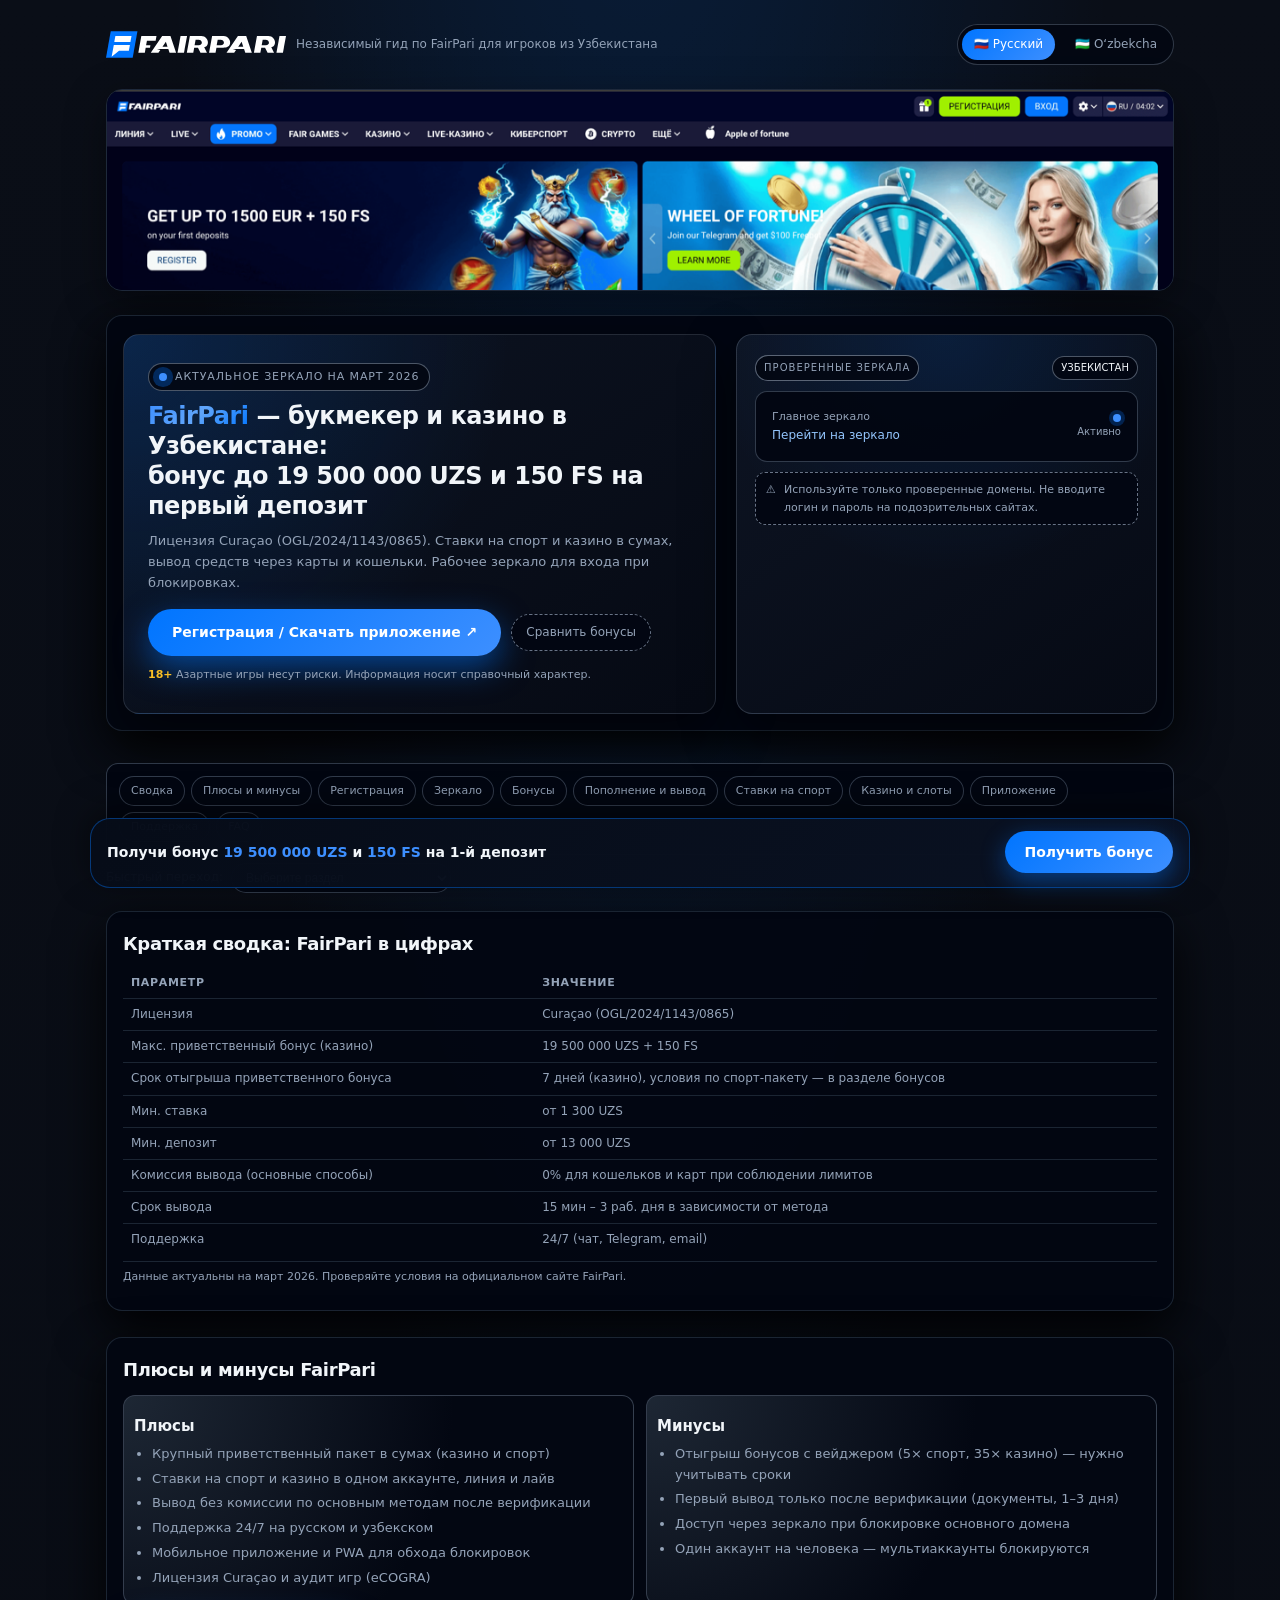
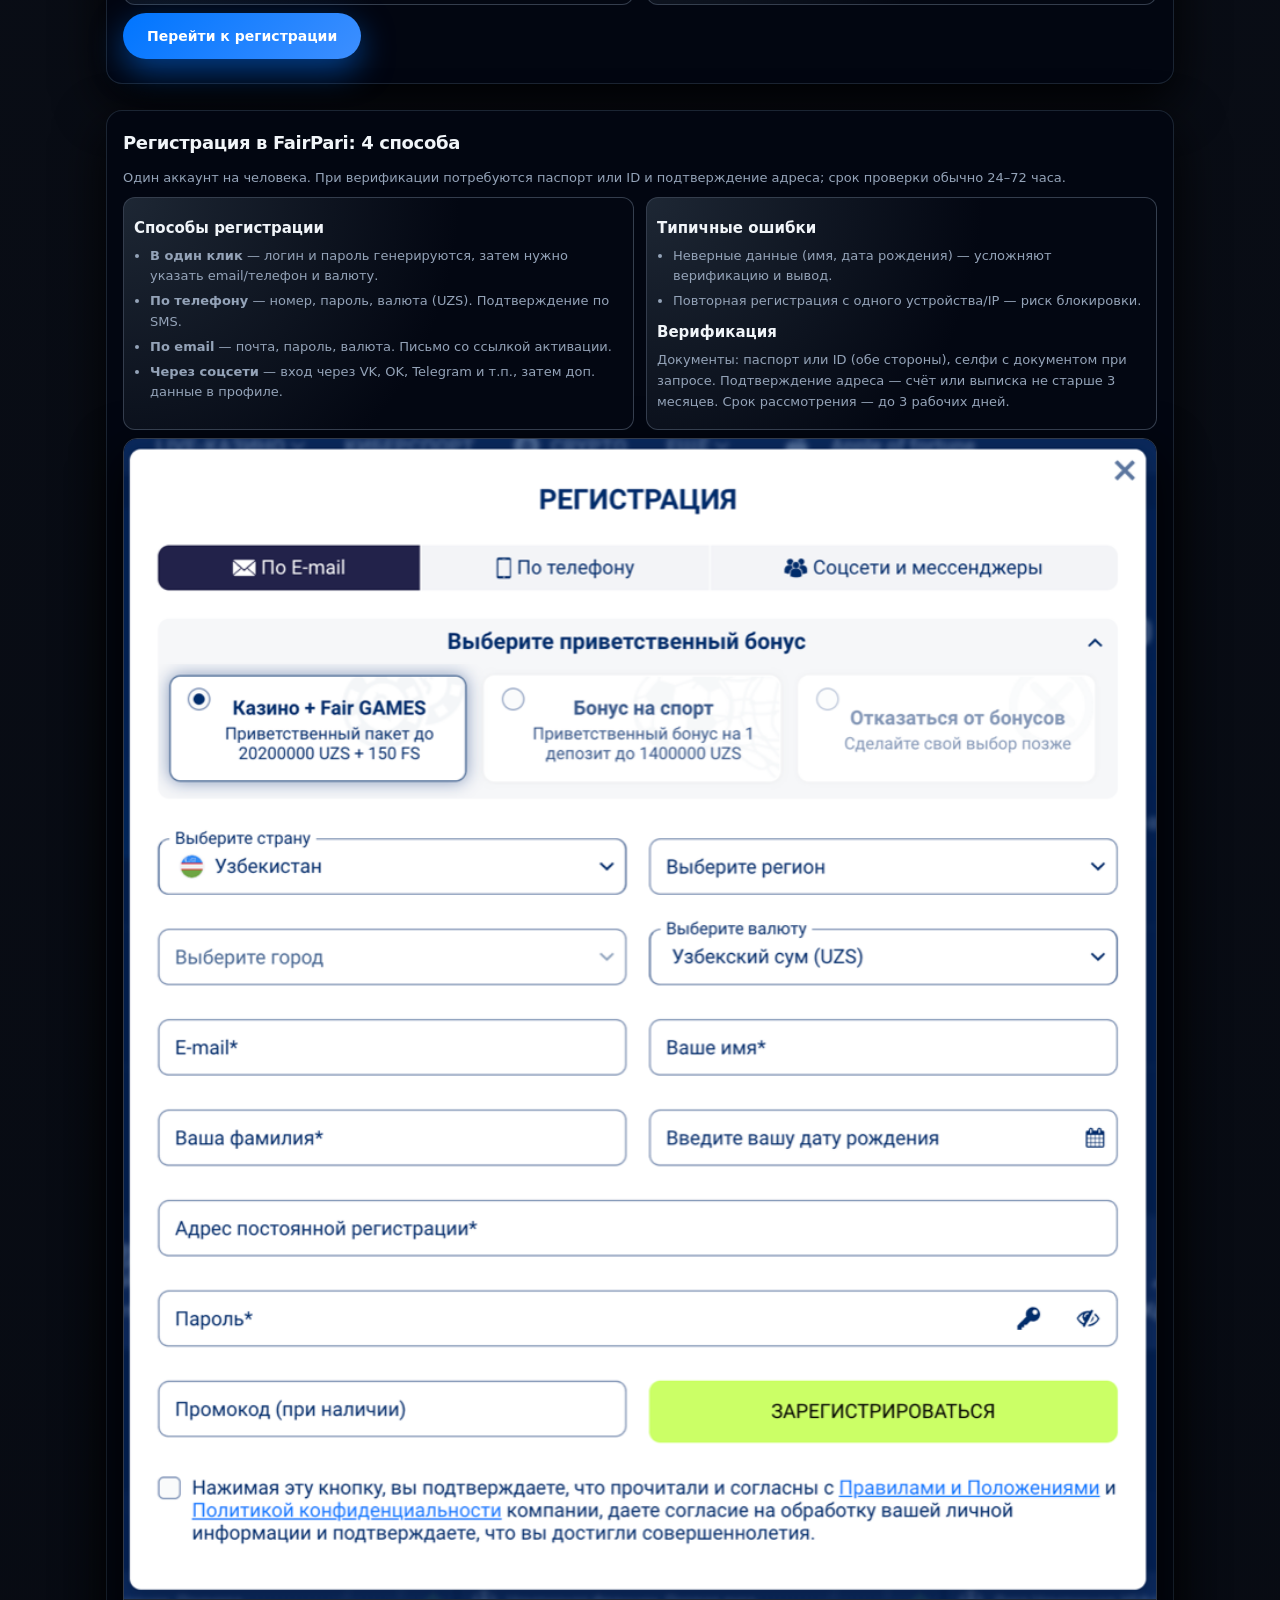
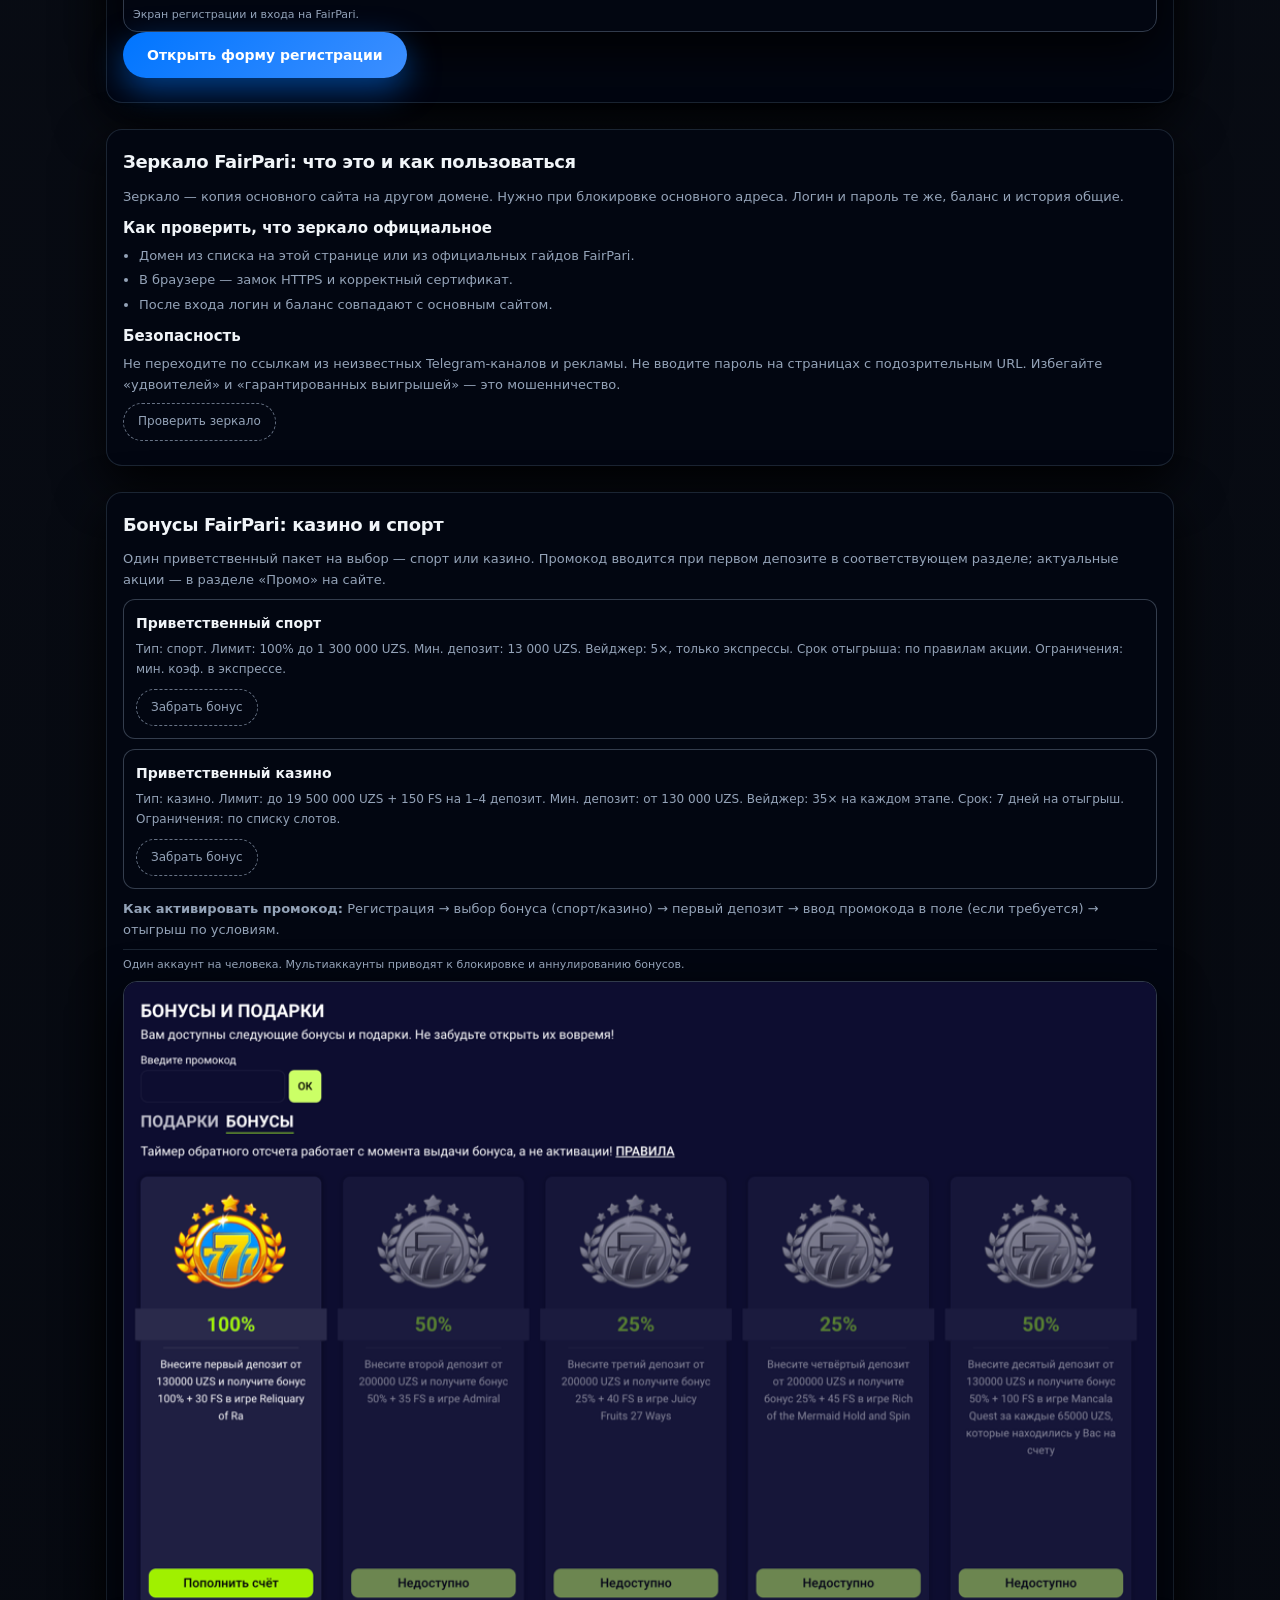
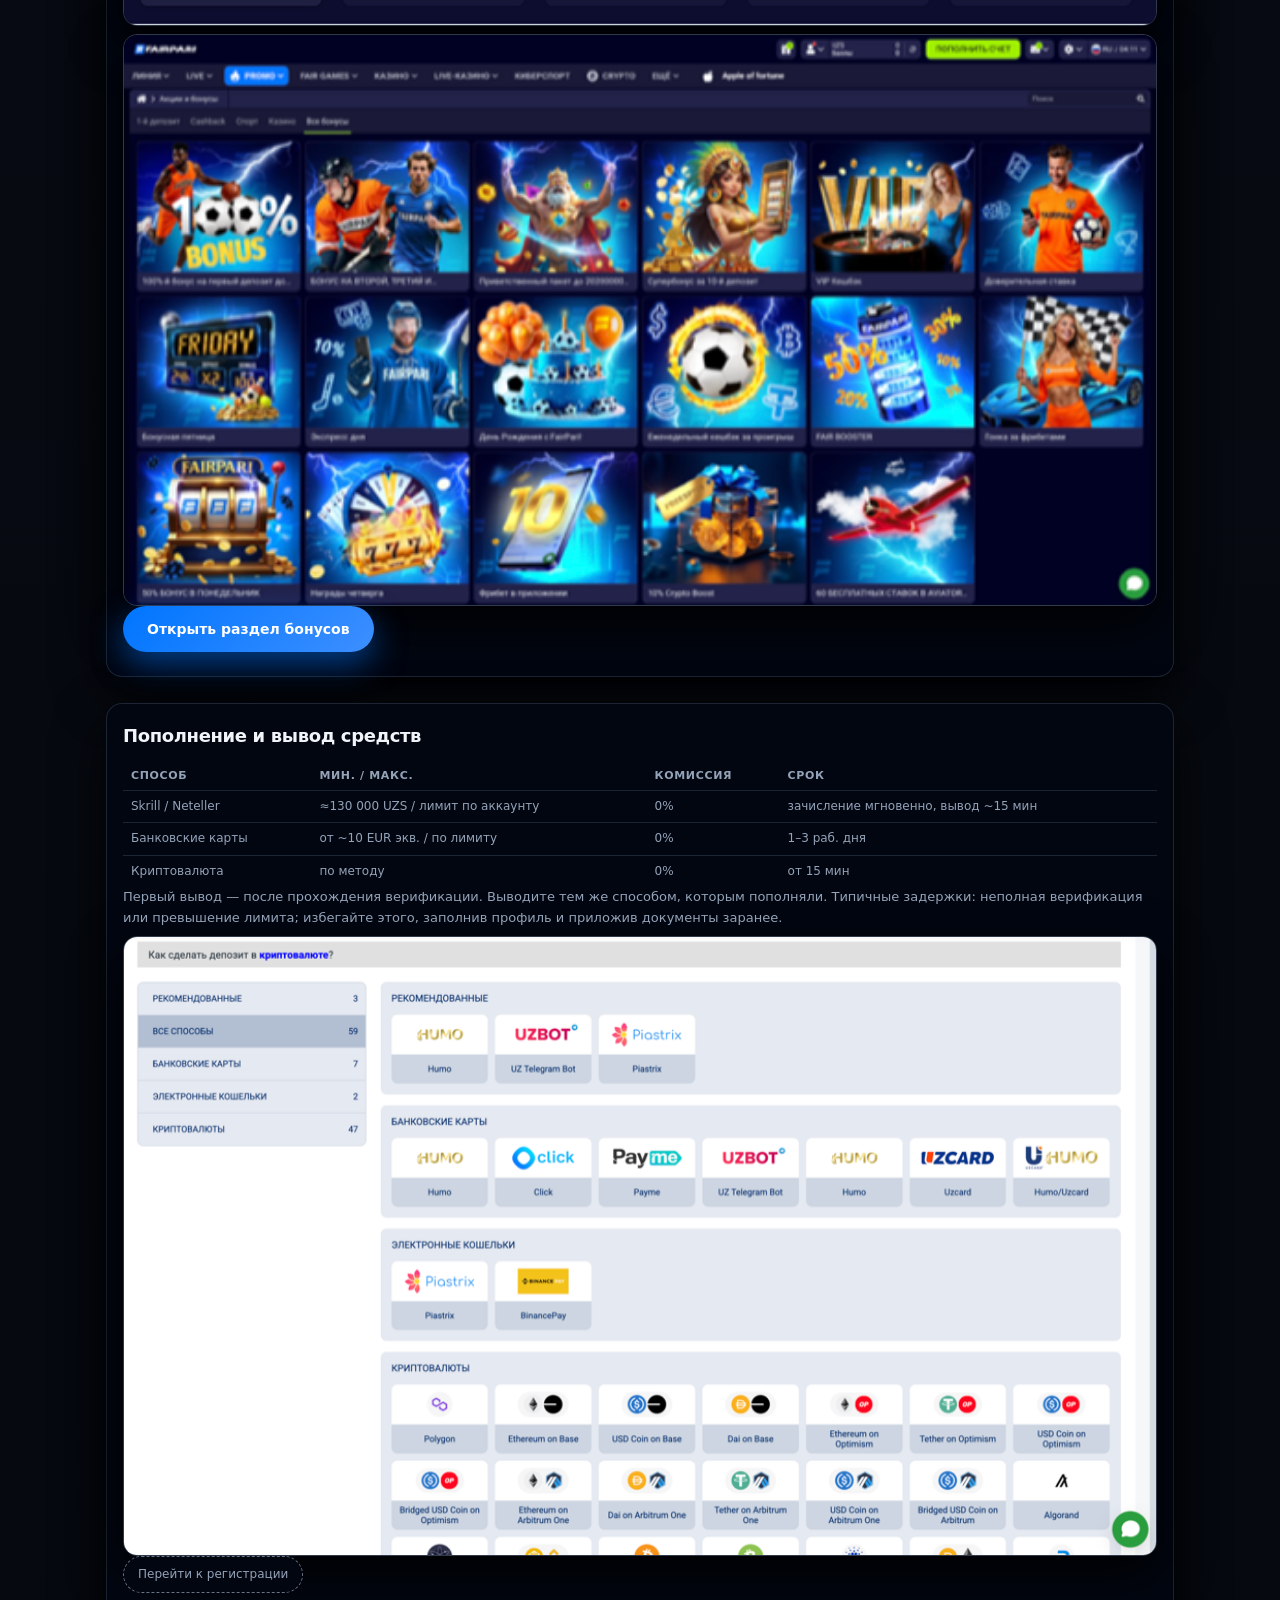
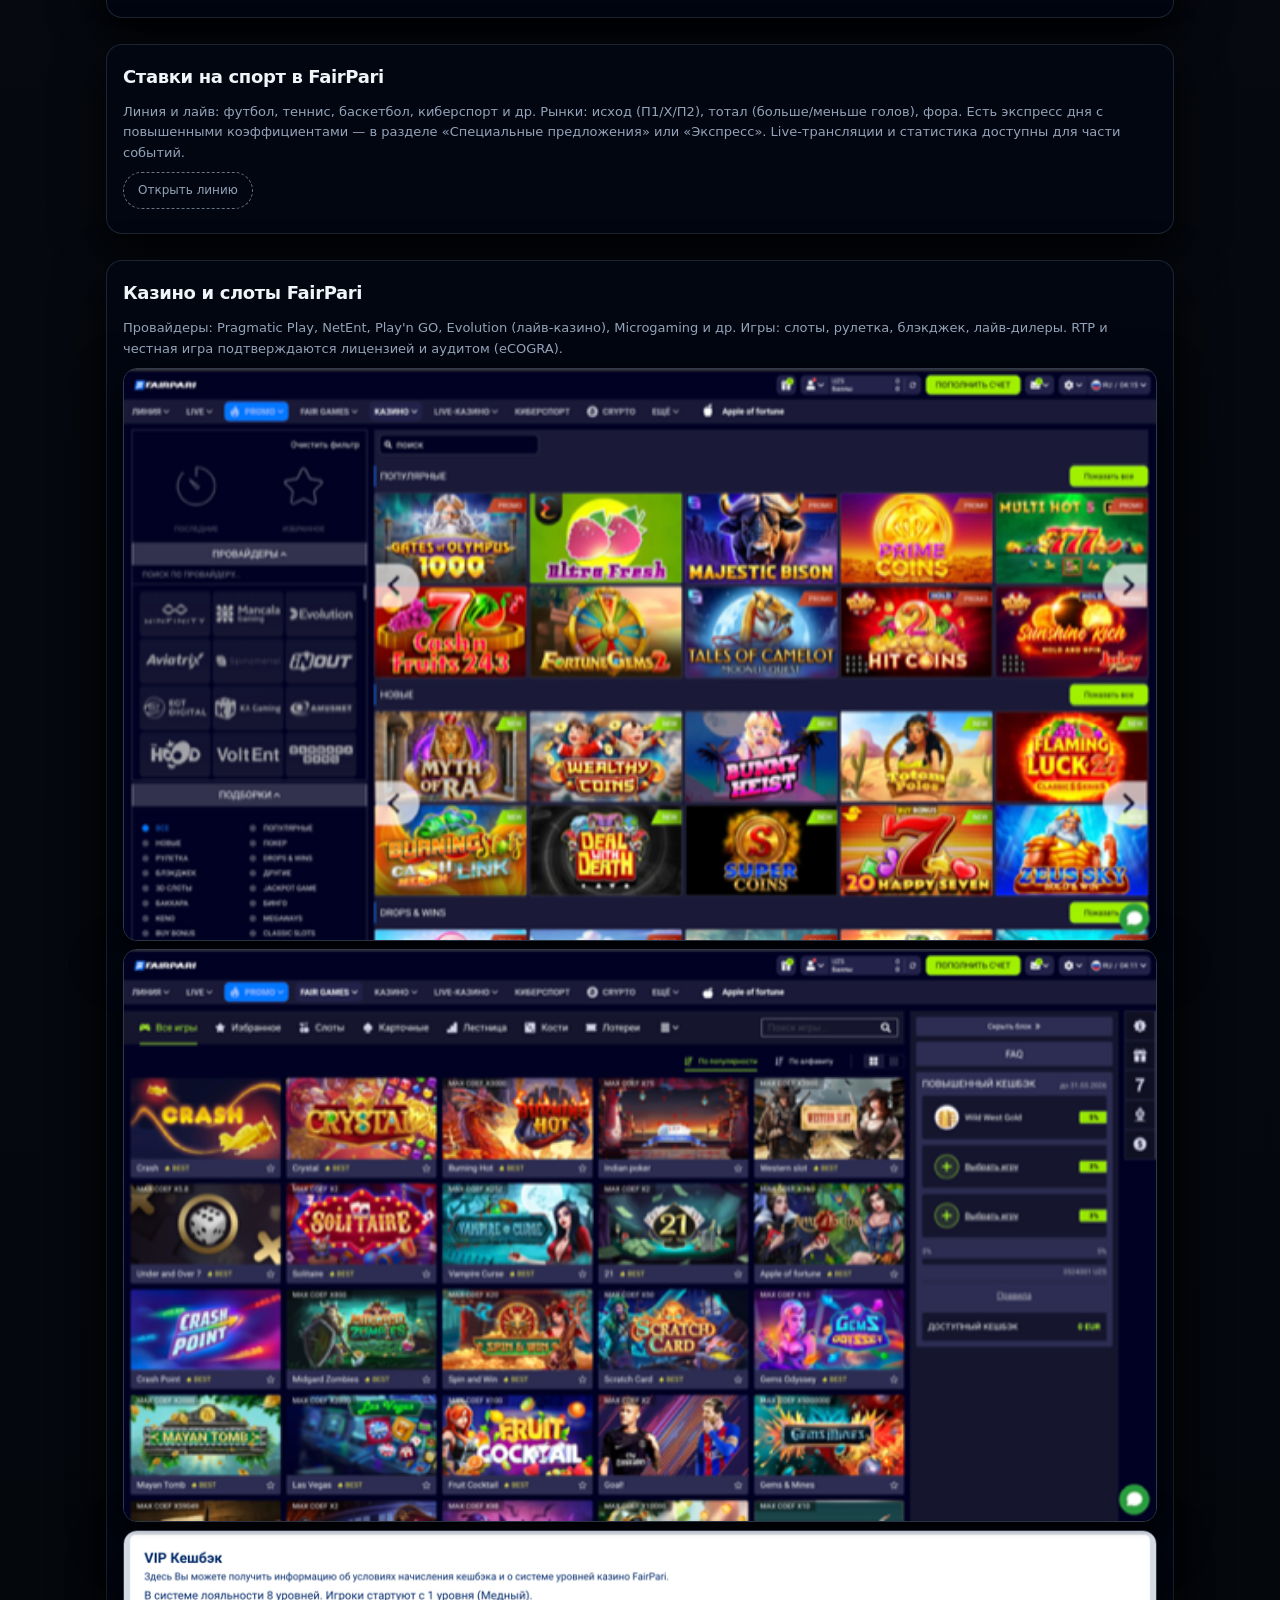
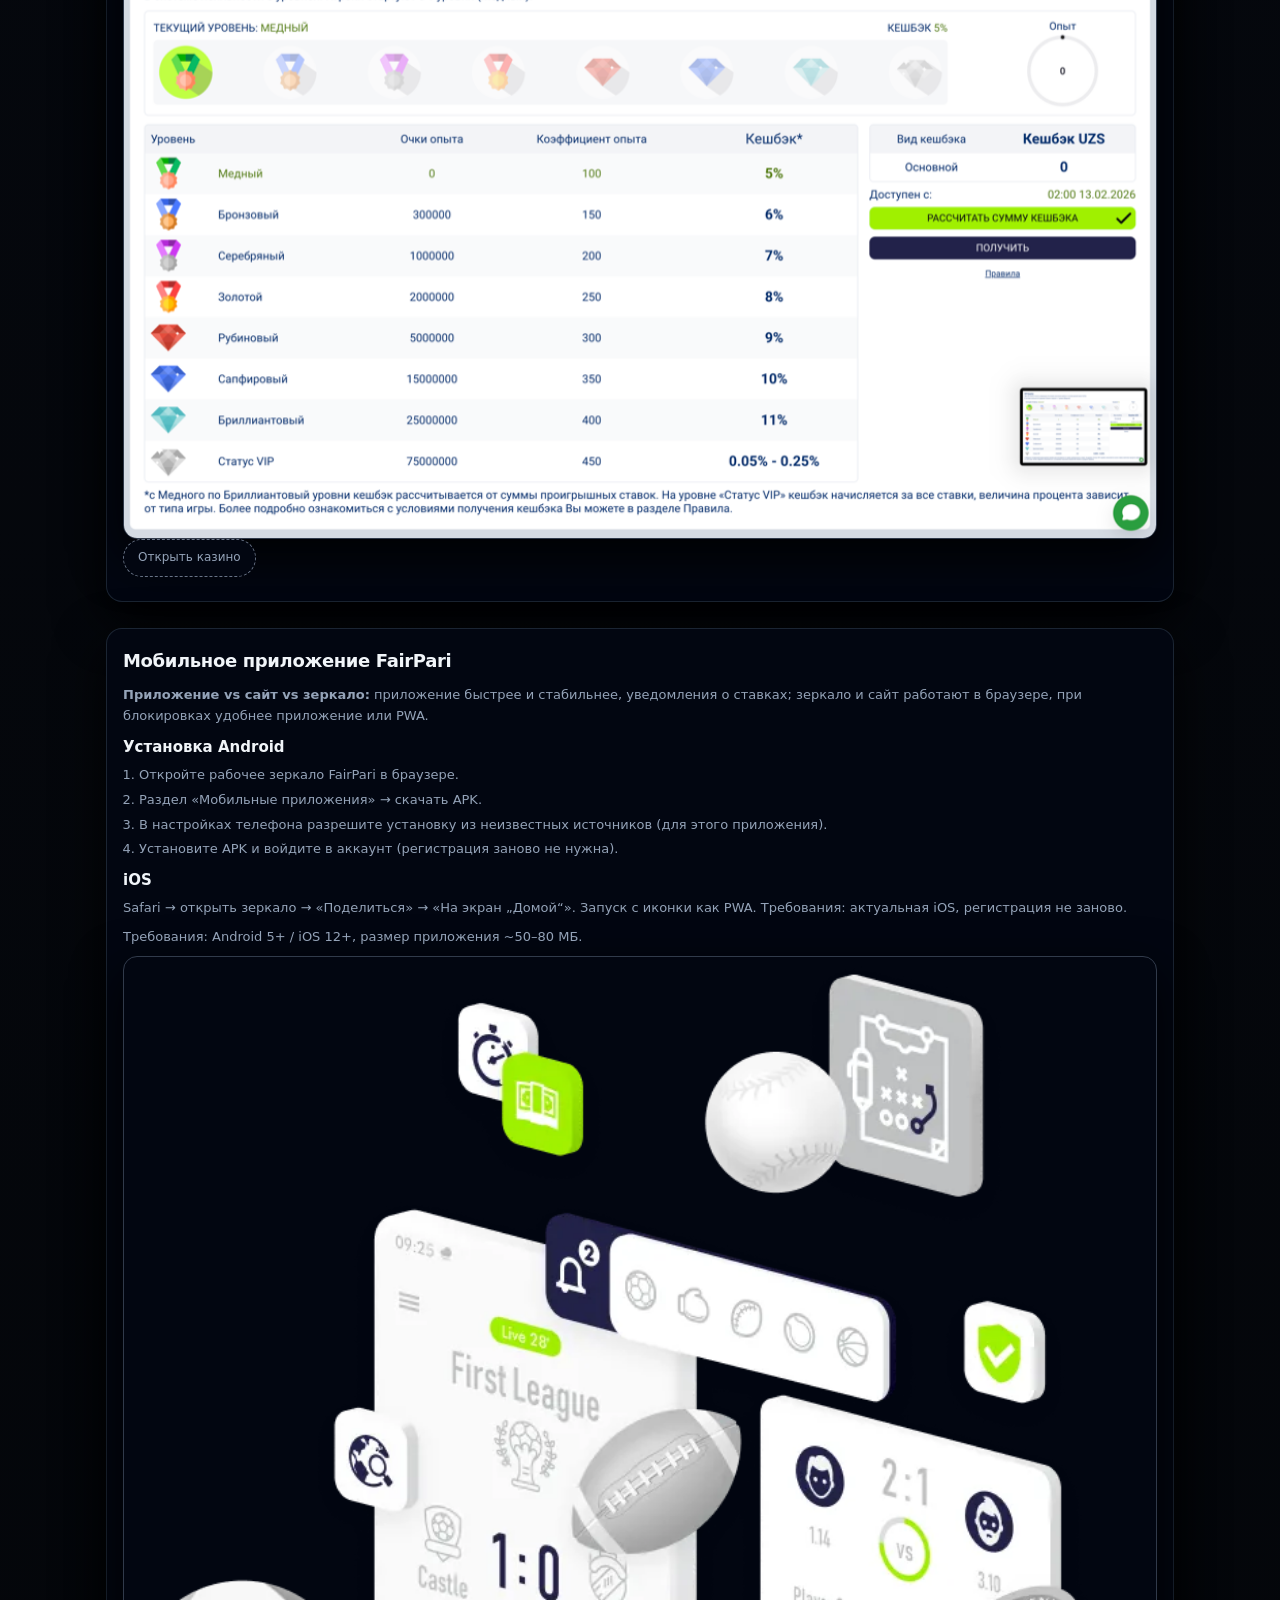
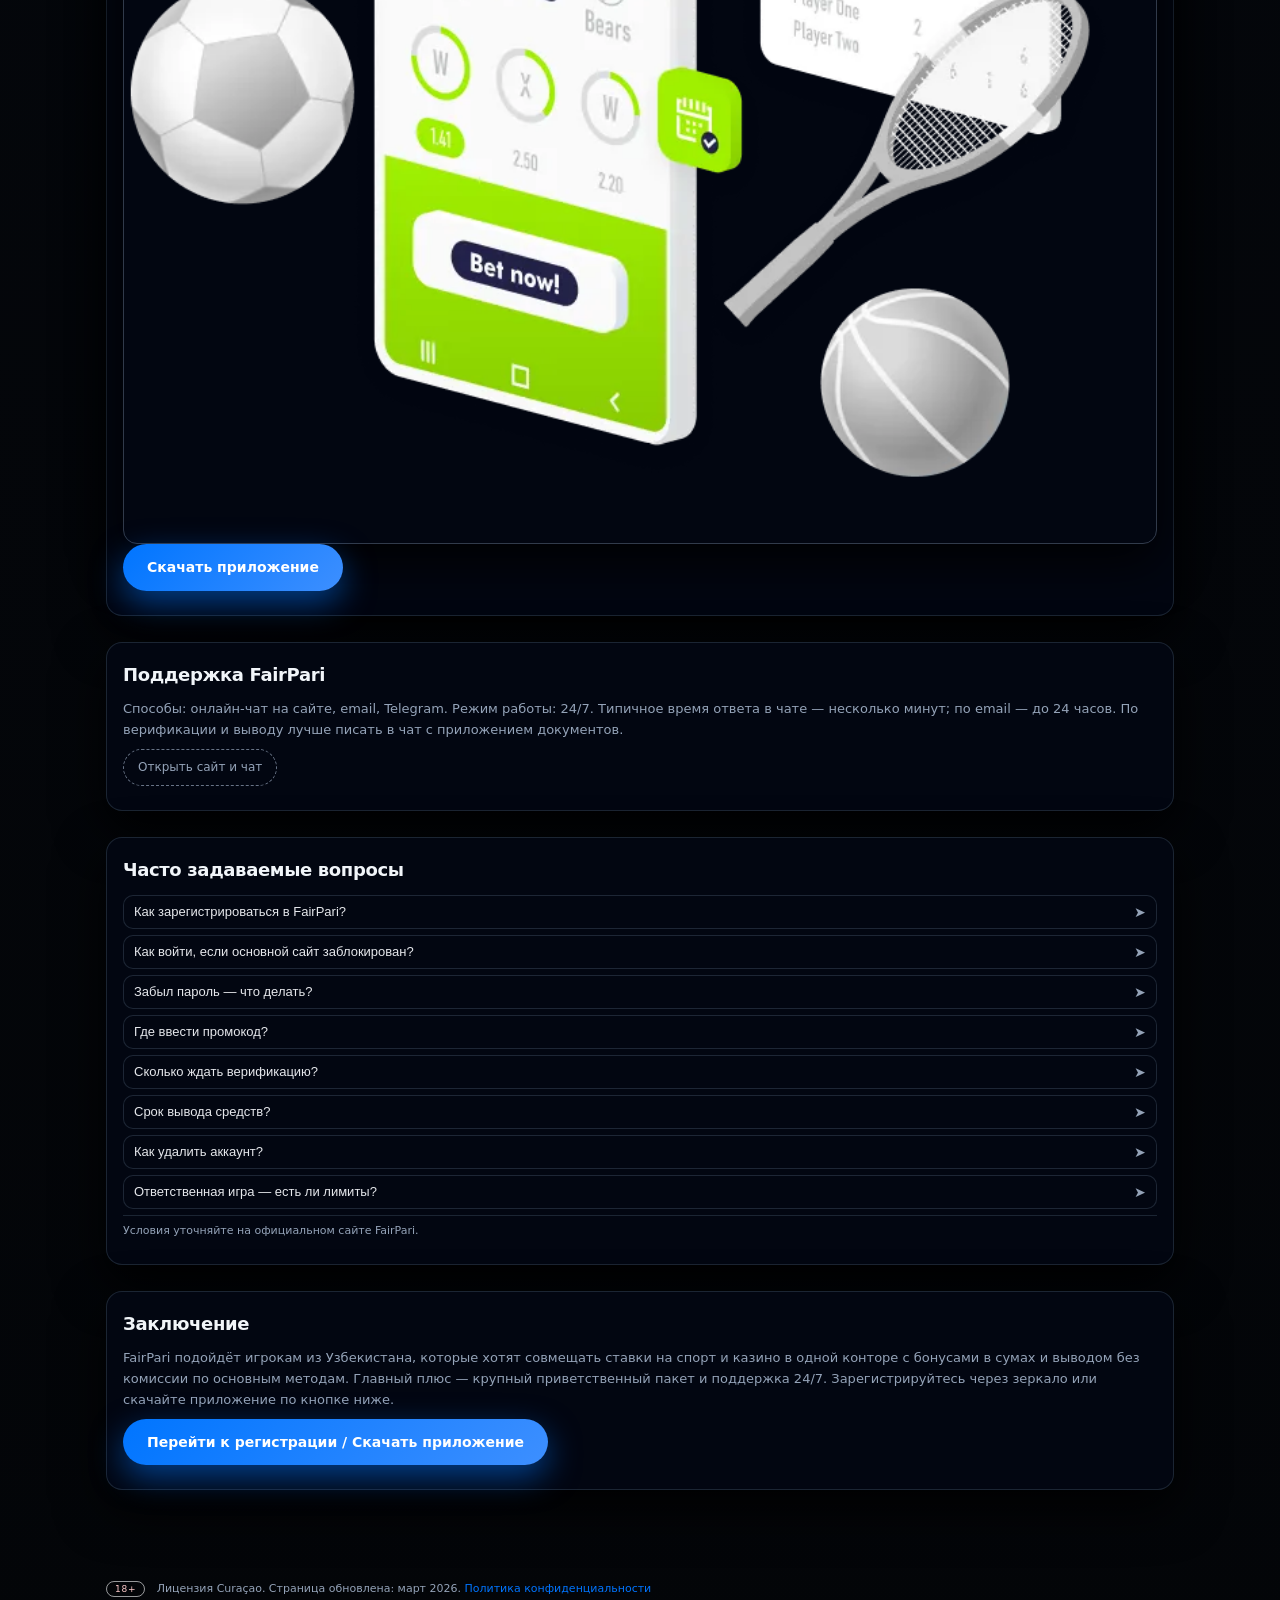
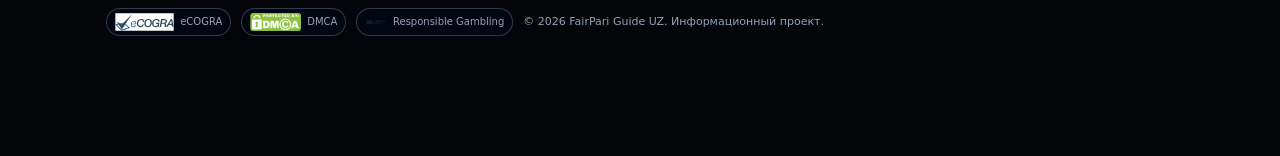
==== ru-uz/index.html @ 58da81d9 "Initial commit: FairPari Uzbekistan site (RU/UZ) Made-with: Cursor" ====
<!DOCTYPE html>
<html lang="ru">
<head>
  <meta charset="UTF-8">
  <meta name="viewport" content="width=device-width, initial-scale=1">
  <title>FairPari Узбекистан — букмекер и казино: вход, зеркало, бонусы 2026</title>
  <meta name="description" content="FairPari в Узбекистане: рабочее зеркало, регистрация, бонус до 19 500 000 UZS и 150 FS, ставки на спорт, вывод средств. Лицензия Curaçao. Русский и узбекский.">
  <meta name="robots" content="index,follow">
  <link rel="canonical" href="" id="canonical-url">
  <link rel="alternate" hreflang="ru" href="" id="hreflang-ru">
  <link rel="alternate" hreflang="uz" href="" id="hreflang-uz">
  <link rel="alternate" hreflang="x-default" href="" id="hreflang-default">
  <meta property="og:type" content="website">
  <meta property="og:title" content="FairPari Узбекистан — букмекер и казино, зеркало и бонусы">
  <meta property="og:description" content="Надёжный гид по FairPari для Узбекистана: вход через зеркало, бонусы в UZS, мобильное приложение и безопасные платежи.">
  <meta property="og:locale" content="ru_RU">
  <meta property="og:locale:alternate" content="uz_UZ">
  <meta property="og:image" content="" id="og-image">
  <meta property="og:url" content="" id="og-url">
  <meta name="twitter:card" content="summary_large_image">
  <meta name="twitter:title" content="FairPari Узбекистан — вход, зеркало, бонусы 2026">
  <script>window.REF_LINK = 'https://ref.link';</script>
  <style>
    :root {
      --bg: #0a0e17;
      --bg-alt: #0d1220;
      --accent: #0075FF;
      --accent-strong: #3d8fff;
      --accent-soft: rgba(0, 117, 255, 0.15);
      --text: #f1f5f9;
      --muted: #94a3b8;
      --border: #1e293b;
      --danger: #f97373;
      --radius-lg: 16px;
      --radius-md: 12px;
      --shadow-soft: 0 20px 50px rgba(0, 0, 0, 0.5);
      --max-width: 1100px;
    }
    * { box-sizing: border-box; margin: 0; padding: 0; }
    body {
      font-family: system-ui, -apple-system, BlinkMacSystemFont, "Segoe UI", sans-serif;
      background: radial-gradient(ellipse 80% 50% at 50% -10%, rgba(0, 117, 255, 0.2) 0, transparent 50%), linear-gradient(180deg, #0a0e17 0, #060910 50%, #030508 100%);
      color: var(--text);
      line-height: 1.6;
      -webkit-font-smoothing: antialiased;
    }
    a { color: inherit; text-decoration: none; }
    main { max-width: var(--max-width); margin: 0 auto; padding: 24px 16px 64px; }
    header { display: flex; justify-content: space-between; align-items: center; margin-bottom: 24px; gap: 16px; }
    .header-banner-desk {
      display: none;
      width: 100%;
      margin-bottom: 24px;
      border-radius: 16px;
      overflow: hidden;
      border: 1px solid var(--border);
      box-shadow: 0 12px 40px rgba(0, 0, 0, 0.4);
    }
    .header-banner-desk img { display: block; width: 100%; height: 200px; object-fit: cover; object-position: center top; }
    .header-banner-mob {
      display: none;
      width: 100%;
      margin-bottom: 20px;
      border-radius: 14px;
      overflow: hidden;
      border: 1px solid var(--border);
      text-align: center;
    }
    .header-banner-mob img {
      display: inline-block;
      width: 100%;
      max-width: 380px;
      height: 200px;
      object-fit: cover;
      object-position: center 18%;
    }
    .logo { display: flex; align-items: center; gap: 10px; }
    .logo-link { display: flex; align-items: center; }
    .logo-img { height: 38px; width: auto; max-width: 180px; object-fit: contain; display: block; }
    .logo-text { display: flex; flex-direction: column; gap: 4px; }
    .logo-subtitle { font-size: 12px; color: var(--muted); }
    .lang-switch { display: flex; gap: 8px; background: rgba(3, 7, 18, 0.9); padding: 4px; border-radius: 999px; border: 1px solid rgba(148, 163, 184, 0.32); }
    .lang-btn {
      border: none;
      background: transparent;
      color: var(--muted);
      font-size: 12px;
      padding: 6px 12px;
      border-radius: 999px;
      cursor: pointer;
      display: inline-flex;
      align-items: center;
      gap: 6px;
      font-weight: 500;
      text-decoration: none;
      transition: all 0.18s ease-out;
    }
    .lang-btn.active, .lang-btn:hover { background: linear-gradient(135deg, var(--accent), var(--accent-strong)); color: #fff; }
    .hero { display: grid; grid-template-columns: minmax(0, 3.1fr) minmax(0, 2.2fr); gap: 20px; margin-bottom: 32px; align-items: stretch; }
    .hero-text {
      background: radial-gradient(circle at top left, rgba(0, 117, 255, 0.18) 0, transparent 55%), linear-gradient(145deg, rgba(13, 20, 35, 0.98) 0, rgba(6, 10, 20, 0.98) 100%);
      border-radius: var(--radius-lg);
      padding: 28px 24px 22px;
      border: 1px solid rgba(148, 163, 184, 0.2);
      box-shadow: var(--shadow-soft);
    }
    .hero-pill { display: inline-flex; align-items: center; gap: 8px; padding: 4px 10px; border-radius: 999px; background: rgba(3, 7, 18, 0.9); border: 1px solid rgba(148, 163, 184, 0.5); color: var(--muted); font-size: 11px; text-transform: uppercase; letter-spacing: 0.08em; margin-bottom: 10px; }
    .hero-pill-dot { width: 8px; height: 8px; border-radius: 999px; background: var(--accent-strong); box-shadow: 0 0 0 6px rgba(0, 117, 255, 0.3); }
    .hero-title { font-size: 24px; line-height: 1.25; margin-bottom: 10px; letter-spacing: -0.02em; }
    .hero-title span.accent { background: linear-gradient(135deg, var(--accent-strong) 0, #60a5fa 50%, var(--accent) 100%); -webkit-background-clip: text; color: transparent; font-weight: 800; }
    .hero-subtitle { font-size: 13px; color: var(--muted); margin-bottom: 16px; }
    .hero-actions { display: flex; flex-wrap: wrap; gap: 10px; align-items: center; }
    .btn-primary {
      border: none;
      border-radius: 999px;
      padding: 12px 24px;
      font-size: 14px;
      font-weight: 600;
      background: linear-gradient(135deg, var(--accent), var(--accent-strong));
      color: #fff;
      cursor: pointer;
      display: inline-flex;
      align-items: center;
      gap: 8px;
      box-shadow: 0 12px 32px rgba(0, 117, 255, 0.5);
      transition: all 0.2s ease-out;
      text-decoration: none;
    }
    .btn-primary:hover { transform: translateY(-2px); box-shadow: 0 16px 40px rgba(0, 117, 255, 0.6); }
    .btn-secondary { border-radius: 999px; padding: 8px 14px; font-size: 12px; border: 1px dashed rgba(148, 163, 184, 0.7); background: rgba(3, 7, 18, 0.95); color: var(--muted); display: inline-flex; align-items: center; gap: 6px; cursor: pointer; text-decoration: none; transition: all 0.15s; }
    .btn-secondary:hover { border-style: solid; border-color: rgba(248, 250, 252, 0.8); color: #e5e7eb; }
    .hero-note { margin-top: 10px; font-size: 11px; color: var(--muted); }
    .hero-note span { color: #fbbf24; font-weight: 600; }
    .hero-card {
      background: radial-gradient(circle at top, rgba(0, 117, 255, 0.12) 0, transparent 55%), linear-gradient(145deg, rgba(13, 20, 35, 1) 0, rgba(6, 10, 20, 1) 100%);
      border-radius: var(--radius-lg);
      padding: 20px 18px 18px;
      border: 1px solid rgba(148, 163, 184, 0.25);
      box-shadow: var(--shadow-soft);
      display: flex;
      flex-direction: column;
      gap: 10px;
    }
    .hero-card-header { display: flex; justify-content: space-between; align-items: center; gap: 12px; }
    .badge { font-size: 10px; text-transform: uppercase; letter-spacing: 0.1em; padding: 4px 8px; border-radius: 999px; border: 1px solid rgba(148, 163, 184, 0.6); color: var(--muted); background: rgba(3, 7, 18, 0.9); }
    .geo-pill { padding: 3px 8px; border-radius: 999px; background: rgba(3, 7, 18, 0.95); border: 1px solid rgba(148, 163, 184, 0.5); font-size: 10px; text-transform: uppercase; }
    .mirror-list { background: rgba(3, 7, 18, 0.96); border-radius: var(--radius-md); border: 1px solid rgba(55, 65, 81, 0.9); padding: 10px; font-size: 11px; }
    .mirror-row { display: flex; justify-content: space-between; align-items: center; gap: 8px; padding: 6px; border-radius: 10px; transition: background 0.15s; }
    .mirror-row:hover { background: rgba(0, 117, 255, 0.1); }
    .mirror-main { display: flex; flex-direction: column; }
    .mirror-label { font-size: 11px; color: var(--muted); }
    .mirror-link { font-size: 12px; color: #93c5fd; }
    .mirror-status { font-size: 11px; color: #4ade80; display: flex; flex-direction: column; align-items: flex-end; gap: 2px; }
    .mirror-dot { width: 8px; height: 8px; border-radius: 999px; background: var(--accent-strong); box-shadow: 0 0 0 4px rgba(0, 117, 255, 0.25); }
    .pill-small { font-size: 10px; color: var(--muted); }
    .risk-note { font-size: 11px; color: var(--muted); padding: 8px 10px; border-radius: 10px; background: rgba(3, 7, 18, 0.96); border: 1px dashed rgba(148, 163, 184, 0.7); display: flex; gap: 8px; align-items: flex-start; }
    nav.toc { margin-bottom: 8px; padding: 12px; border-radius: var(--radius-md); background: rgba(3, 7, 18, 0.94); border: 1px solid rgba(55, 65, 81, 0.9); display: flex; flex-wrap: wrap; gap: 6px; font-size: 11px; }
    nav.toc a { padding: 5px 11px; border-radius: 999px; background: rgba(3, 7, 18, 0.98); border: 1px solid rgba(55, 65, 81, 0.9); color: var(--muted); transition: all 0.15s; white-space: nowrap; }
    nav.toc a:hover { color: var(--text); border-color: rgba(0, 117, 255, 0.5); background: rgba(0, 117, 255, 0.08); }
    .anchor-select { margin-bottom: 18px; display: flex; align-items: center; gap: 8px; font-size: 12px; color: var(--muted); }
    .anchor-select select { background: rgba(3, 7, 18, 0.95); border-radius: 999px; border: 1px solid rgba(55, 65, 81, 0.9); color: var(--muted); padding: 6px 10px; font-size: 12px; outline: none; min-width: 220px; }
    section { margin-bottom: 26px; padding: 18px 16px 16px; border-radius: var(--radius-lg); background: rgba(3, 7, 18, 0.97); border: 1px solid rgba(31, 41, 55, 0.9); box-shadow: 0 18px 50px rgba(0, 0, 0, 0.9); }
    h2 { font-size: 18px; margin-bottom: 10px; letter-spacing: -0.02em; }
    h3 { font-size: 15px; margin: 8px 0 6px; }
    p { font-size: 13px; color: var(--muted); margin-bottom: 8px; }
    ul, ol { margin-left: 16px; margin-bottom: 6px; }
    li { font-size: 13px; color: var(--muted); margin-bottom: 4px; }
    .highlight { color: #e2e8f0; font-weight: 500; }
    .grid-2 { display: grid; grid-template-columns: repeat(2, minmax(0, 1fr)); gap: 12px; }
    .card { padding: 10px 10px 9px; border-radius: var(--radius-md); border: 1px solid rgba(55, 65, 81, 0.95); background: radial-gradient(circle at top left, rgba(31, 41, 55, 0.95) 0, rgba(3, 7, 18, 1) 60%); }
    .table { width: 100%; border-collapse: collapse; font-size: 12px; margin-top: 4px; }
    .table th, .table td { padding: 6px 8px; border-bottom: 1px solid rgba(31, 41, 55, 0.9); text-align: left; color: var(--muted); }
    .table th { font-size: 11px; text-transform: uppercase; letter-spacing: 0.06em; color: #94a3b8; }
    .table tr:last-child td { border-bottom: none; }
    .table-emoji { margin-bottom: 4px; }
    .screenshot { margin-top: 8px; border-radius: 14px; overflow: hidden; border: 1px solid rgba(55, 65, 81, 0.9); box-shadow: 0 18px 50px rgba(0, 0, 0, 0.9); }
    .screenshot img { display: block; width: 100%; height: auto; }
    .screenshot figcaption { font-size: 11px; color: var(--muted); padding: 6px 9px 7px; border-top: 1px solid rgba(31, 41, 55, 0.9); }
    .pros-cons { display: grid; grid-template-columns: repeat(2, minmax(0, 1fr)); gap: 12px; }
    .pros-cons h3 { margin-bottom: 6px; }
    .pros-cons ul { margin-left: 18px; }
    .bonus-card { padding: 12px; border-radius: var(--radius-md); border: 1px solid rgba(55, 65, 81, 0.95); background: rgba(3, 7, 18, 0.98); margin-bottom: 10px; }
    .bonus-card h4 { font-size: 14px; margin-bottom: 6px; }
    .bonus-card p { font-size: 12px; margin-bottom: 4px; }
    .faq-item { border-radius: 10px; border: 1px solid rgba(31, 41, 55, 0.95); background: rgba(3, 7, 18, 0.99); margin-bottom: 6px; overflow: hidden; transition: border-color 0.15s, box-shadow 0.15s; }
    .faq-item.open { border-color: rgba(0, 117, 255, 0.5); box-shadow: 0 12px 30px rgba(0, 117, 255, 0.25); }
    .faq-toggle { width: 100%; border: none; background: transparent; padding: 8px 10px; display: flex; justify-content: space-between; align-items: center; cursor: pointer; color: #e5e7eb; font-size: 13px; text-align: left; }
    .faq-q { padding-right: 8px; font-weight: 500; }
    .faq-icon { font-size: 14px; color: var(--muted); transition: transform 0.15s; }
    .faq-item.open .faq-icon { transform: rotate(90deg); color: var(--accent); }
    .faq-a-wrap { max-height: 0; overflow: hidden; transition: max-height 0.22s ease-out; }
    .faq-item.open .faq-a-wrap { max-height: 400px; }
    .faq-a { padding: 0 10px 8px; font-size: 13px; color: var(--muted); }
    .disclaimer { font-size: 11px; color: var(--muted); margin-top: 6px; border-top: 1px solid rgba(31, 41, 55, 0.9); padding-top: 6px; }
    footer { max-width: var(--max-width); margin: 0 auto; padding: 0 16px 32px; font-size: 11px; color: var(--muted); display: flex; justify-content: space-between; gap: 10px; flex-wrap: wrap; align-items: center; }
    .badge-age { border-radius: 999px; padding: 2px 8px; border: 1px solid rgba(248, 250, 252, 0.6); color: #fecaca; text-transform: uppercase; letter-spacing: 0.08em; font-size: 9px; }
    .footer-logos { display: flex; align-items: center; gap: 10px; flex-wrap: wrap; }
    .footer-logo { display: inline-flex; align-items: center; justify-content: center; padding: 4px 8px; border-radius: 999px; border: 1px solid rgba(55, 65, 81, 0.9); background: rgba(3, 7, 18, 0.98); gap: 6px; color: inherit; text-decoration: none; }
    .footer-logo img { height: 18px; width: auto; display: block; }
    .footer-logo span { font-size: 10px; color: var(--muted); }
    .footer-privacy { color: var(--accent); }
    .footer-privacy:hover { text-decoration: underline; }
    .sticky-banner {
      position: fixed;
      bottom: 12px;
      left: 12px;
      right: 12px;
      z-index: 1000;
      max-width: var(--max-width);
      margin: 0 auto;
      display: flex;
      align-items: center;
      justify-content: space-between;
      gap: 16px;
      padding: 12px 16px 14px;
      background: linear-gradient(135deg, rgba(6, 12, 24, 0.98) 0, rgba(10, 18, 35, 0.98) 100%);
      border: 1px solid rgba(0, 117, 255, 0.4);
      border-radius: 20px;
      box-shadow: 0 -8px 32px rgba(0, 0, 0, 0.5);
    }
    .sticky-banner-title { font-size: 14px; font-weight: 700; color: var(--text); }
    .sticky-banner-title span { color: var(--accent-strong); }
    .sticky-banner .btn-banner {
      flex-shrink: 0;
      border: none;
      border-radius: 999px;
      padding: 10px 20px;
      font-size: 14px;
      font-weight: 600;
      background: linear-gradient(135deg, var(--accent), var(--accent-strong));
      color: #fff;
      cursor: pointer;
      text-decoration: none;
      display: inline-flex;
      align-items: center;
      box-shadow: 0 8px 24px rgba(0, 117, 255, 0.45);
    }
    .sticky-banner .btn-banner:hover { transform: translateY(-1px); }
    body { padding-bottom: 88px; }
    @media (min-width: 881px) { .header-banner-desk { display: block; } }
    @media (max-width: 880px) { .hero { grid-template-columns: minmax(0, 1fr); } .header-banner-desk { display: none; } }
    @media (max-width: 640px) {
      main { padding: 20px 12px 40px; }
      header { flex-direction: column; align-items: flex-start; }
      .header-banner-mob { display: block; }
      .grid-2, .pros-cons { grid-template-columns: minmax(0, 1fr); }
      section { padding: 14px 12px 12px; }
      .sticky-banner { flex-direction: column; text-align: center; padding: 14px 16px; border-radius: 18px; }
      body { padding-bottom: 100px; }
    }
  </style>
</head>
<body>
  <main>
    <header>
      <div class="logo">
        <a href="#" class="logo-link ref-link" aria-label="FairPari">
          <img src="../logo.svg" alt="FairPari — букмекер и казино для Узбекистана" class="logo-img" width="140" height="42" loading="eager">
        </a>
        <div class="logo-text">
          <span class="logo-subtitle">Независимый гид по FairPari для игроков из Узбекистана</span>
        </div>
      </div>
      <nav class="lang-switch" aria-label="Выбор языка">
        <span class="lang-btn active">🇷🇺 Русский</span>
        <a href="../uz-uz/" class="lang-btn">🇺🇿 Oʻzbekcha</a>
      </nav>
    </header>
    <div class="header-banner-desk">
      <img src="../screens/home.png" alt="Главная страница FairPari — букмекер и казино для Узбекистана" width="1100" height="200" loading="eager">
    </div>
    <div class="header-banner-mob">
      <img src="../screens/home-mob.png" alt="FairPari — мобильная версия" width="380" height="200" loading="eager">
    </div>

    <!-- 1. HERO -->
    <section class="hero">
      <div class="hero-text">
        <div class="hero-pill">
          <span class="hero-pill-dot"></span>
          Актуальное зеркало на март 2026
        </div>
        <h1 class="hero-title">
          <span class="accent">FairPari</span> — букмекер и казино в Узбекистане:<br>
          бонус до 19 500 000 UZS и 150 FS на первый депозит
        </h1>
        <p class="hero-subtitle">
          Лицензия Curaçao (OGL/2024/1143/0865). Ставки на спорт и казино в сумах, вывод средств через карты и кошельки. Рабочее зеркало для входа при блокировках.
        </p>
        <div class="hero-actions">
          <a href="#" class="btn-primary ref-link" rel="noopener nofollow sponsored">Регистрация / Скачать приложение ↗</a>
          <a href="#bonuses" class="btn-secondary">Сравнить бонусы</a>
        </div>
        <p class="hero-note"><span>18+</span> Азартные игры несут риски. Информация носит справочный характер.</p>
      </div>
      <aside class="hero-card" aria-label="Зеркала FairPari">
        <div class="hero-card-header">
          <span class="badge">Проверенные зеркала</span>
          <span class="geo-pill">Узбекистан</span>
        </div>
        <div class="mirror-list">
          <div class="mirror-row">
            <div class="mirror-main">
              <span class="mirror-label">Главное зеркало</span>
              <a class="mirror-link ref-link" href="#" rel="noopener nofollow sponsored">Перейти на зеркало</a>
            </div>
            <div class="mirror-status"><span class="mirror-dot"></span><span class="pill-small">Активно</span></div>
          </div>
        </div>
        <div class="risk-note">
          <span>⚠️</span>
          <span>Используйте только проверенные домены. Не вводите логин и пароль на подозрительных сайтах.</span>
        </div>
      </aside>
    </section>

    <nav class="toc" aria-label="Навигация">
      <a href="#summary">Сводка</a>
      <a href="#pros-cons">Плюсы и минусы</a>
      <a href="#registration">Регистрация</a>
      <a href="#mirror">Зеркало</a>
      <a href="#bonuses">Бонусы</a>
      <a href="#payments">Пополнение и вывод</a>
      <a href="#sport">Ставки на спорт</a>
      <a href="#casino">Казино и слоты</a>
      <a href="#mobile">Приложение</a>
      <a href="#support">Поддержка</a>
      <a href="#faq">FAQ</a>
    </nav>
    <div class="anchor-select">
      <label for="section-select">Быстрый переход:</label>
      <select id="section-select">
        <option value="">Выберите раздел</option>
        <option value="summary">Сводка</option>
        <option value="pros-cons">Плюсы и минусы</option>
        <option value="registration">Регистрация</option>
        <option value="mirror">Зеркало</option>
        <option value="bonuses">Бонусы</option>
        <option value="payments">Пополнение и вывод</option>
        <option value="sport">Ставки на спорт</option>
        <option value="casino">Казино и слоты</option>
        <option value="mobile">Приложение</option>
        <option value="support">Поддержка</option>
        <option value="faq">FAQ</option>
      </select>
    </div>

    <!-- 2. Сводная таблица -->
    <section id="summary">
      <h2>Краткая сводка: FairPari в цифрах</h2>
      <table class="table">
        <thead>
          <tr><th>Параметр</th><th>Значение</th></tr>
        </thead>
        <tbody>
          <tr><td>Лицензия</td><td>Curaçao (OGL/2024/1143/0865)</td></tr>
          <tr><td>Макс. приветственный бонус (казино)</td><td>19 500 000 UZS + 150 FS</td></tr>
          <tr><td>Срок отыгрыша приветственного бонуса</td><td>7 дней (казино), условия по спорт-пакету — в разделе бонусов</td></tr>
          <tr><td>Мин. ставка</td><td>от 1 300 UZS</td></tr>
          <tr><td>Мин. депозит</td><td>от 13 000 UZS</td></tr>
          <tr><td>Комиссия вывода (основные способы)</td><td>0% для кошельков и карт при соблюдении лимитов</td></tr>
          <tr><td>Срок вывода</td><td>15 мин – 3 раб. дня в зависимости от метода</td></tr>
          <tr><td>Поддержка</td><td>24/7 (чат, Telegram, email)</td></tr>
        </tbody>
      </table>
      <p class="disclaimer">Данные актуальны на март 2026. Проверяйте условия на официальном сайте FairPari.</p>
    </section>

    <!-- 3. Плюсы и минусы -->
    <section id="pros-cons">
      <h2>Плюсы и минусы FairPari</h2>
      <div class="pros-cons">
        <div class="card">
          <h3>Плюсы</h3>
          <ul>
            <li>Крупный приветственный пакет в сумах (казино и спорт)</li>
            <li>Ставки на спорт и казино в одном аккаунте, линия и лайв</li>
            <li>Вывод без комиссии по основным методам после верификации</li>
            <li>Поддержка 24/7 на русском и узбекском</li>
            <li>Мобильное приложение и PWA для обхода блокировок</li>
            <li>Лицензия Curaçao и аудит игр (eCOGRA)</li>
          </ul>
        </div>
        <div class="card">
          <h3>Минусы</h3>
          <ul>
            <li>Отыгрыш бонусов с вейджером (5× спорт, 35× казино) — нужно учитывать сроки</li>
            <li>Первый вывод только после верификации (документы, 1–3 дня)</li>
            <li>Доступ через зеркало при блокировке основного домена</li>
            <li>Один аккаунт на человека — мультиаккаунты блокируются</li>
          </ul>
        </div>
      </div>
      <p><a href="#" class="ref-link btn-primary" style="display:inline-flex;margin-top:8px;">Перейти к регистрации</a></p>
    </section>

    <!-- 4. Регистрация -->
    <section id="registration">
      <h2>Регистрация в FairPari: 4 способа</h2>
      <p>Один аккаунт на человека. При верификации потребуются паспорт или ID и подтверждение адреса; срок проверки обычно 24–72 часа.</p>
      <div class="grid-2">
        <div class="card">
          <h3>Способы регистрации</h3>
          <ul>
            <li><strong>В один клик</strong> — логин и пароль генерируются, затем нужно указать email/телефон и валюту.</li>
            <li><strong>По телефону</strong> — номер, пароль, валюта (UZS). Подтверждение по SMS.</li>
            <li><strong>По email</strong> — почта, пароль, валюта. Письмо со ссылкой активации.</li>
            <li><strong>Через соцсети</strong> — вход через VK, OK, Telegram и т.п., затем доп. данные в профиле.</li>
          </ul>
        </div>
        <div class="card">
          <h3>Типичные ошибки</h3>
          <ul>
            <li>Неверные данные (имя, дата рождения) — усложняют верификацию и вывод.</li>
            <li>Повторная регистрация с одного устройства/IP — риск блокировки.</li>
          </ul>
          <h3>Верификация</h3>
          <p>Документы: паспорт или ID (обе стороны), селфи с документом при запросе. Подтверждение адреса — счёт или выписка не старше 3 месяцев. Срок рассмотрения — до 3 рабочих дней.</p>
        </div>
      </div>
      <figure class="screenshot">
        <img src="../screens/registration .png" alt="Форма регистрации и входа FairPari" width="800" height="450" loading="lazy">
        <figcaption>Экран регистрации и входа на FairPari.</figcaption>
      </figure>
      <p><a href="#" class="ref-link btn-primary" style="display:inline-flex;">Открыть форму регистрации</a></p>
    </section>

    <!-- 5. Зеркало -->
    <section id="mirror">
      <h2>Зеркало FairPari: что это и как пользоваться</h2>
      <p>Зеркало — копия основного сайта на другом домене. Нужно при блокировке основного адреса. Логин и пароль те же, баланс и история общие.</p>
      <h3>Как проверить, что зеркало официальное</h3>
      <ul>
        <li>Домен из списка на этой странице или из официальных гайдов FairPari.</li>
        <li>В браузере — замок HTTPS и корректный сертификат.</li>
        <li>После входа логин и баланс совпадают с основным сайтом.</li>
      </ul>
      <h3>Безопасность</h3>
      <p>Не переходите по ссылкам из неизвестных Telegram-каналов и рекламы. Не вводите пароль на страницах с подозрительным URL. Избегайте «удвоителей» и «гарантированных выигрышей» — это мошенничество.</p>
      <p><a href="#" class="ref-link btn-secondary" style="display:inline-flex;">Проверить зеркало</a></p>
    </section>

    <!-- 6. Бонусы -->
    <section id="bonuses">
      <h2>Бонусы FairPari: казино и спорт</h2>
      <p>Один приветственный пакет на выбор — спорт или казино. Промокод вводится при первом депозите в соответствующем разделе; актуальные акции — в разделе «Промо» на сайте.</p>
      <div class="bonus-card">
        <h4>Приветственный спорт</h4>
        <p>Тип: спорт. Лимит: 100% до 1 300 000 UZS. Мин. депозит: 13 000 UZS. Вейджер: 5×, только экспрессы. Срок отыгрыша: по правилам акции. Ограничения: мин. коэф. в экспрессе.</p>
        <a href="#" class="ref-link btn-secondary" style="display:inline-flex;margin-top:6px;">Забрать бонус</a>
      </div>
      <div class="bonus-card">
        <h4>Приветственный казино</h4>
        <p>Тип: казино. Лимит: до 19 500 000 UZS + 150 FS на 1–4 депозит. Мин. депозит: от 130 000 UZS. Вейджер: 35× на каждом этапе. Срок: 7 дней на отыгрыш. Ограничения: по списку слотов.</p>
        <a href="#" class="ref-link btn-secondary" style="display:inline-flex;margin-top:6px;">Забрать бонус</a>
      </div>
      <p><strong>Как активировать промокод:</strong> Регистрация → выбор бонуса (спорт/казино) → первый депозит → ввод промокода в поле (если требуется) → отыгрыш по условиям.</p>
      <p class="disclaimer">Один аккаунт на человека. Мультиаккаунты приводят к блокировке и аннулированию бонусов.</p>
      <figure class="screenshot">
        <img src="../screens/bonuses.png" alt="Раздел бонусов и акций FairPari" width="800" height="450" loading="lazy">
      </figure>
      <figure class="screenshot">
        <img src="../screens/allbonuses.png" alt="Все бонусы FairPari" width="800" height="450" loading="lazy">
      </figure>
      <p><a href="#" class="ref-link btn-primary" style="display:inline-flex;">Открыть раздел бонусов</a></p>
    </section>

    <!-- 7. Пополнение и вывод -->
    <section id="payments">
      <h2>Пополнение и вывод средств</h2>
      <table class="table">
        <thead>
          <tr><th>Способ</th><th>Мин. / макс.</th><th>Комиссия</th><th>Срок</th></tr>
        </thead>
        <tbody>
          <tr><td>Skrill / Neteller</td><td>≈130 000 UZS / лимит по аккаунту</td><td>0%</td><td>зачисление мгновенно, вывод ~15 мин</td></tr>
          <tr><td>Банковские карты</td><td>от ~10 EUR экв. / по лимиту</td><td>0%</td><td>1–3 раб. дня</td></tr>
          <tr><td>Криптовалюта</td><td>по методу</td><td>0%</td><td>от 15 мин</td></tr>
        </tbody>
      </table>
      <p>Первый вывод — после прохождения верификации. Выводите тем же способом, которым пополняли. Типичные задержки: неполная верификация или превышение лимита; избегайте этого, заполнив профиль и приложив документы заранее.</p>
      <figure class="screenshot">
        <img src="../screens/payment_metods.png" alt="Способы пополнения и вывода FairPari" width="800" height="450" loading="lazy">
      </figure>
      <p><a href="#" class="ref-link btn-secondary" style="display:inline-flex;">Перейти к регистрации</a></p>
    </section>

    <!-- 8. Ставки на спорт -->
    <section id="sport">
      <h2>Ставки на спорт в FairPari</h2>
      <p>Линия и лайв: футбол, теннис, баскетбол, киберспорт и др. Рынки: исход (П1/Х/П2), тотал (больше/меньше голов), фора. Есть экспресс дня с повышенными коэффициентами — в разделе «Специальные предложения» или «Экспресс». Live-трансляции и статистика доступны для части событий.</p>
      <p><a href="#" class="ref-link btn-secondary" style="display:inline-flex;">Открыть линию</a></p>
    </section>

    <!-- 9. Казино и слоты -->
    <section id="casino">
      <h2>Казино и слоты FairPari</h2>
      <p>Провайдеры: Pragmatic Play, NetEnt, Play'n GO, Evolution (лайв-казино), Microgaming и др. Игры: слоты, рулетка, блэкджек, лайв-дилеры. RTP и честная игра подтверждаются лицензией и аудитом (eCOGRA).</p>
      <figure class="screenshot">
        <img src="../screens/slots.png" alt="Слоты FairPari" width="800" height="450" loading="lazy">
      </figure>
      <figure class="screenshot">
        <img src="../screens/fairgames.png" alt="Каталог игр FairPari" width="800" height="450" loading="lazy">
      </figure>
      <figure class="screenshot">
        <img src="../screens/VIP.png" alt="VIP-программа FairPari" width="800" height="450" loading="lazy">
      </figure>
      <p><a href="#" class="ref-link btn-secondary" style="display:inline-flex;">Открыть казино</a></p>
    </section>

    <!-- 10. Мобильное приложение -->
    <section id="mobile">
      <h2>Мобильное приложение FairPari</h2>
      <p><strong>Приложение vs сайт vs зеркало:</strong> приложение быстрее и стабильнее, уведомления о ставках; зеркало и сайт работают в браузере, при блокировках удобнее приложение или PWA.</p>
      <h3>Установка Android</h3>
      <ol>
        <li>Откройте рабочее зеркало FairPari в браузере.</li>
        <li>Раздел «Мобильные приложения» → скачать APK.</li>
        <li>В настройках телефона разрешите установку из неизвестных источников (для этого приложения).</li>
        <li>Установите APK и войдите в аккаунт (регистрация заново не нужна).</li>
      </ol>
      <h3>iOS</h3>
      <p>Safari → открыть зеркало → «Поделиться» → «На экран „Домой“». Запуск с иконки как PWA. Требования: актуальная iOS, регистрация не заново.</p>
      <p>Требования: Android 5+ / iOS 12+, размер приложения ~50–80 МБ.</p>
      <figure class="screenshot">
        <img src="../screens/mobile.webp" alt="Мобильное приложение FairPari" width="400" height="auto" loading="lazy">
      </figure>
      <p><a href="#" class="ref-link btn-primary" style="display:inline-flex;">Скачать приложение</a></p>
    </section>

    <!-- 11. Поддержка -->
    <section id="support">
      <h2>Поддержка FairPari</h2>
      <p>Способы: онлайн-чат на сайте, email, Telegram. Режим работы: 24/7. Типичное время ответа в чате — несколько минут; по email — до 24 часов. По верификации и выводу лучше писать в чат с приложением документов.</p>
      <p><a href="#" class="ref-link btn-secondary" style="display:inline-flex;">Открыть сайт и чат</a></p>
    </section>

    <!-- 12. FAQ -->
    <section id="faq">
      <h2>Часто задаваемые вопросы</h2>
      <div class="faq-item">
        <button class="faq-toggle" type="button"><span class="faq-q">Как зарегистрироваться в FairPari?</span><span class="faq-icon">➤</span></button>
        <div class="faq-a-wrap"><div class="faq-a">Через зеркало или сайт: нажмите «Регистрация», выберите способ (один клик, телефон, email или соцсети), укажите валюту UZS и при необходимости промокод. Заполните профиль для ускорения верификации.</div></div>
      </div>
      <div class="faq-item">
        <button class="faq-toggle" type="button"><span class="faq-q">Как войти, если основной сайт заблокирован?</span><span class="faq-icon">➤</span></button>
        <div class="faq-a-wrap"><div class="faq-a">Используйте рабочее зеркало из блока в начале страницы или раздел «Зеркало». Логин и пароль те же.</div></div>
      </div>
      <div class="faq-item">
        <button class="faq-toggle" type="button"><span class="faq-q">Забыл пароль — что делать?</span><span class="faq-icon">➤</span></button>
        <div class="faq-a-wrap"><div class="faq-a">На странице входа нажмите «Восстановить пароль», введите email или телефон — придёт ссылка или код для сброса.</div></div>
      </div>
      <div class="faq-item">
        <button class="faq-toggle" type="button"><span class="faq-q">Где ввести промокод?</span><span class="faq-icon">➤</span></button>
        <div class="faq-a-wrap"><div class="faq-a">При первом депозите в разделе «Касса» или «Бонусы» есть поле для промокода. Можно указать при регистрации, если форма это предусматривает.</div></div>
      </div>
      <div class="faq-item">
        <button class="faq-toggle" type="button"><span class="faq-q">Сколько ждать верификацию?</span><span class="faq-icon">➤</span></button>
        <div class="faq-a-wrap"><div class="faq-a">Обычно до 72 часов. Документы: паспорт/ID, при запросе — селфи с документом и подтверждение адреса.</div></div>
      </div>
      <div class="faq-item">
        <button class="faq-toggle" type="button"><span class="faq-q">Срок вывода средств?</span><span class="faq-icon">➤</span></button>
        <div class="faq-a-wrap"><div class="faq-a">Кошельки: около 15 минут после одобрения. Карты: 1–3 рабочих дня. Первый вывод — после прохождения верификации.</div></div>
      </div>
      <div class="faq-item">
        <button class="faq-toggle" type="button"><span class="faq-q">Как удалить аккаунт?</span><span class="faq-icon">➤</span></button>
        <div class="faq-a-wrap"><div class="faq-a">Обратитесь в поддержку (чат или email) с запросом на закрытие аккаунта. Выведите остаток до закрытия.</div></div>
      </div>
      <div class="faq-item">
        <button class="faq-toggle" type="button"><span class="faq-q">Ответственная игра — есть ли лимиты?</span><span class="faq-icon">➤</span></button>
        <div class="faq-a-wrap"><div class="faq-a">Да. В настройках аккаунта или через поддержку можно установить лимиты депозита, времени игры и запросить самоблокировку.</div></div>
      </div>
      <p class="disclaimer">Условия уточняйте на официальном сайте FairPari.</p>
    </section>

    <!-- 13. Заключение -->
    <section id="conclusion">
      <h2>Заключение</h2>
      <p>FairPari подойдёт игрокам из Узбекистана, которые хотят совмещать ставки на спорт и казино в одной конторе с бонусами в сумах и выводом без комиссии по основным методам. Главный плюс — крупный приветственный пакет и поддержка 24/7. Зарегистрируйтесь через зеркало или скачайте приложение по кнопке ниже.</p>
      <p><a href="#" class="ref-link btn-primary" style="display:inline-flex;">Перейти к регистрации / Скачать приложение</a></p>
    </section>
  </main>

  <!-- 14. Футер -->
  <footer>
    <div>
      <span class="badge-age">18+</span>
      <span style="margin-left:8px;">Лицензия Curaçao. Страница обновлена: март 2026.</span>
      <a href="privacy.html" class="footer-privacy">Политика конфиденциальности</a>
    </div>
    <div class="footer-logos">
      <a class="footer-logo" href="https://ecogra.org/" target="_blank" rel="noopener noreferrer">
        <img src="../footer/ecogra.svg" alt="eCOGRA — сертификация честной игры" width="80" height="24" loading="lazy">
        <span>eCOGRA</span>
      </a>
      <a class="footer-logo" href="https://www.dmca.com/" target="_blank" rel="noopener noreferrer">
        <img src="../footer/dmca.webp" alt="DMCA — защита контента" width="80" height="24" loading="lazy">
        <span>DMCA</span>
      </a>
      <a class="footer-logo" href="https://responsiblegambling.org/" target="_blank" rel="noopener noreferrer">
        <img src="../footer/responsible.webp" alt="Ответственная игра" width="80" height="24" loading="lazy">
        <span>Responsible Gambling</span>
      </a>
      <span>© 2026 FairPari Guide UZ. Информационный проект.</span>
    </div>
  </footer>

  <aside class="sticky-banner" aria-label="Акция: бонус на первый депозит">
    <div class="sticky-banner-title">Получи бонус <span>19 500 000 UZS</span> и <span>150 FS</span> на 1-й депозит</div>
    <a href="#" class="btn-banner ref-link">Получить бонус</a>
  </aside>

  <script type="application/ld+json">
  {"@context":"https://schema.org","@type":"FAQPage","mainEntity":[
    {"@type":"Question","name":"Как зарегистрироваться в FairPari?","acceptedAnswer":{"@type":"Answer","text":"Через зеркало или сайт: нажмите «Регистрация», выберите способ (один клик, телефон, email или соцсети), укажите валюту UZS и при необходимости промокод."}},
    {"@type":"Question","name":"Срок вывода средств?","acceptedAnswer":{"@type":"Answer","text":"Кошельки: около 15 минут после одобрения. Карты: 1–3 рабочих дня. Первый вывод — после верификации."}}
  ]}
  </script>
  <script type="application/ld+json">
  {"@context":"https://schema.org","@type":"Organization","@id":"#organization","name":"FairPari Guide UZ","url":"","logo":"","description":"Независимый гид по FairPari для игроков из Узбекистана. Русский и узбекский."}
  </script>
  <script type="application/ld+json">
  {"@context":"https://schema.org","@type":"WebPage","name":"FairPari Узбекистан — букмекер и казино","description":"FairPari в Узбекистане: зеркало, регистрация, бонусы, вывод средств.","inLanguage":"ru","isPartOf":{"@id":"#organization"}}
  </script>

  <script>
  (function() {
    var refLink = typeof window.REF_LINK !== 'undefined' ? window.REF_LINK : '#';
    document.querySelectorAll('.ref-link').forEach(function(el) { el.href = refLink; });
    var origin = window.location.origin;
    var pathname = (window.location.pathname || '/').replace(/\/index\.html$/, '').replace(/\/$/, '') || '/';
    var base = origin + pathname;
    var pathToRoot = pathname.replace(/\/ru-uz$/, '').replace(/\/uz-uz$/, '') || '';
    var ruUrl = origin + pathToRoot + (pathToRoot ? '/' : '') + 'ru-uz';
    var uzUrl = origin + pathToRoot + (pathToRoot ? '/' : '') + 'uz-uz';
    var canonical = document.getElementById('canonical-url');
    if (canonical) canonical.href = base + '/';
    var hr = document.getElementById('hreflang-ru'); if (hr) hr.href = ruUrl + '/';
    var hz = document.getElementById('hreflang-uz'); if (hz) hz.href = uzUrl + '/';
    var hd = document.getElementById('hreflang-default'); if (hd) hd.href = ruUrl + '/';
    var ogUrl = document.getElementById('og-url'); if (ogUrl) ogUrl.content = base + '/';
    var ogImg = document.getElementById('og-image'); if (ogImg) ogImg.content = origin + pathToRoot + (pathToRoot ? '/' : '') + 'screens/home.png';
    document.querySelectorAll('.faq-toggle').forEach(function(btn) {
      btn.addEventListener('click', function() {
        var item = this.closest('.faq-item');
        document.querySelectorAll('.faq-item.open').forEach(function(o) { if (o !== item) o.classList.remove('open'); });
        item.classList.toggle('open');
      });
    });
    document.getElementById('section-select').addEventListener('change', function() {
      var v = this.value; if (!v) return;
      var el = document.getElementById(v); if (el) el.scrollIntoView({ behavior: 'smooth', block: 'start' });
    });
  })();
  </script>
</body>
</html>
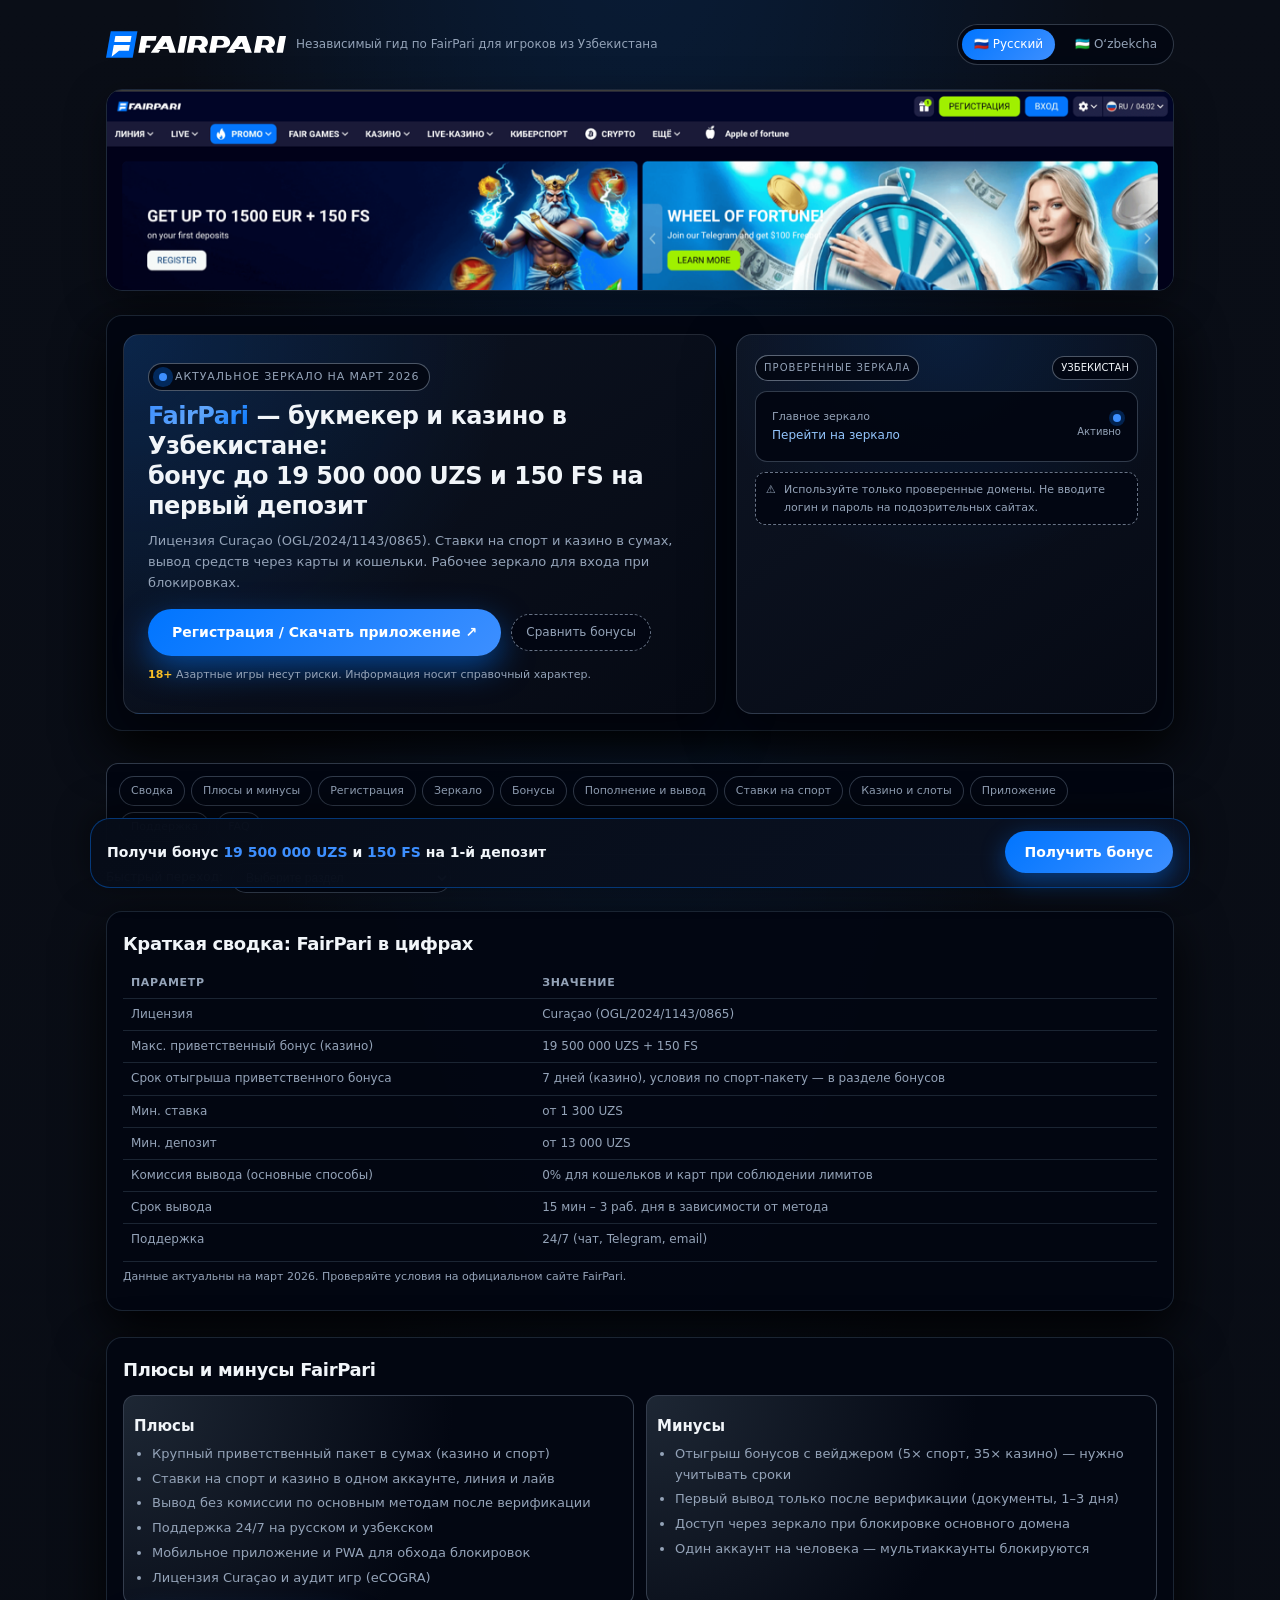
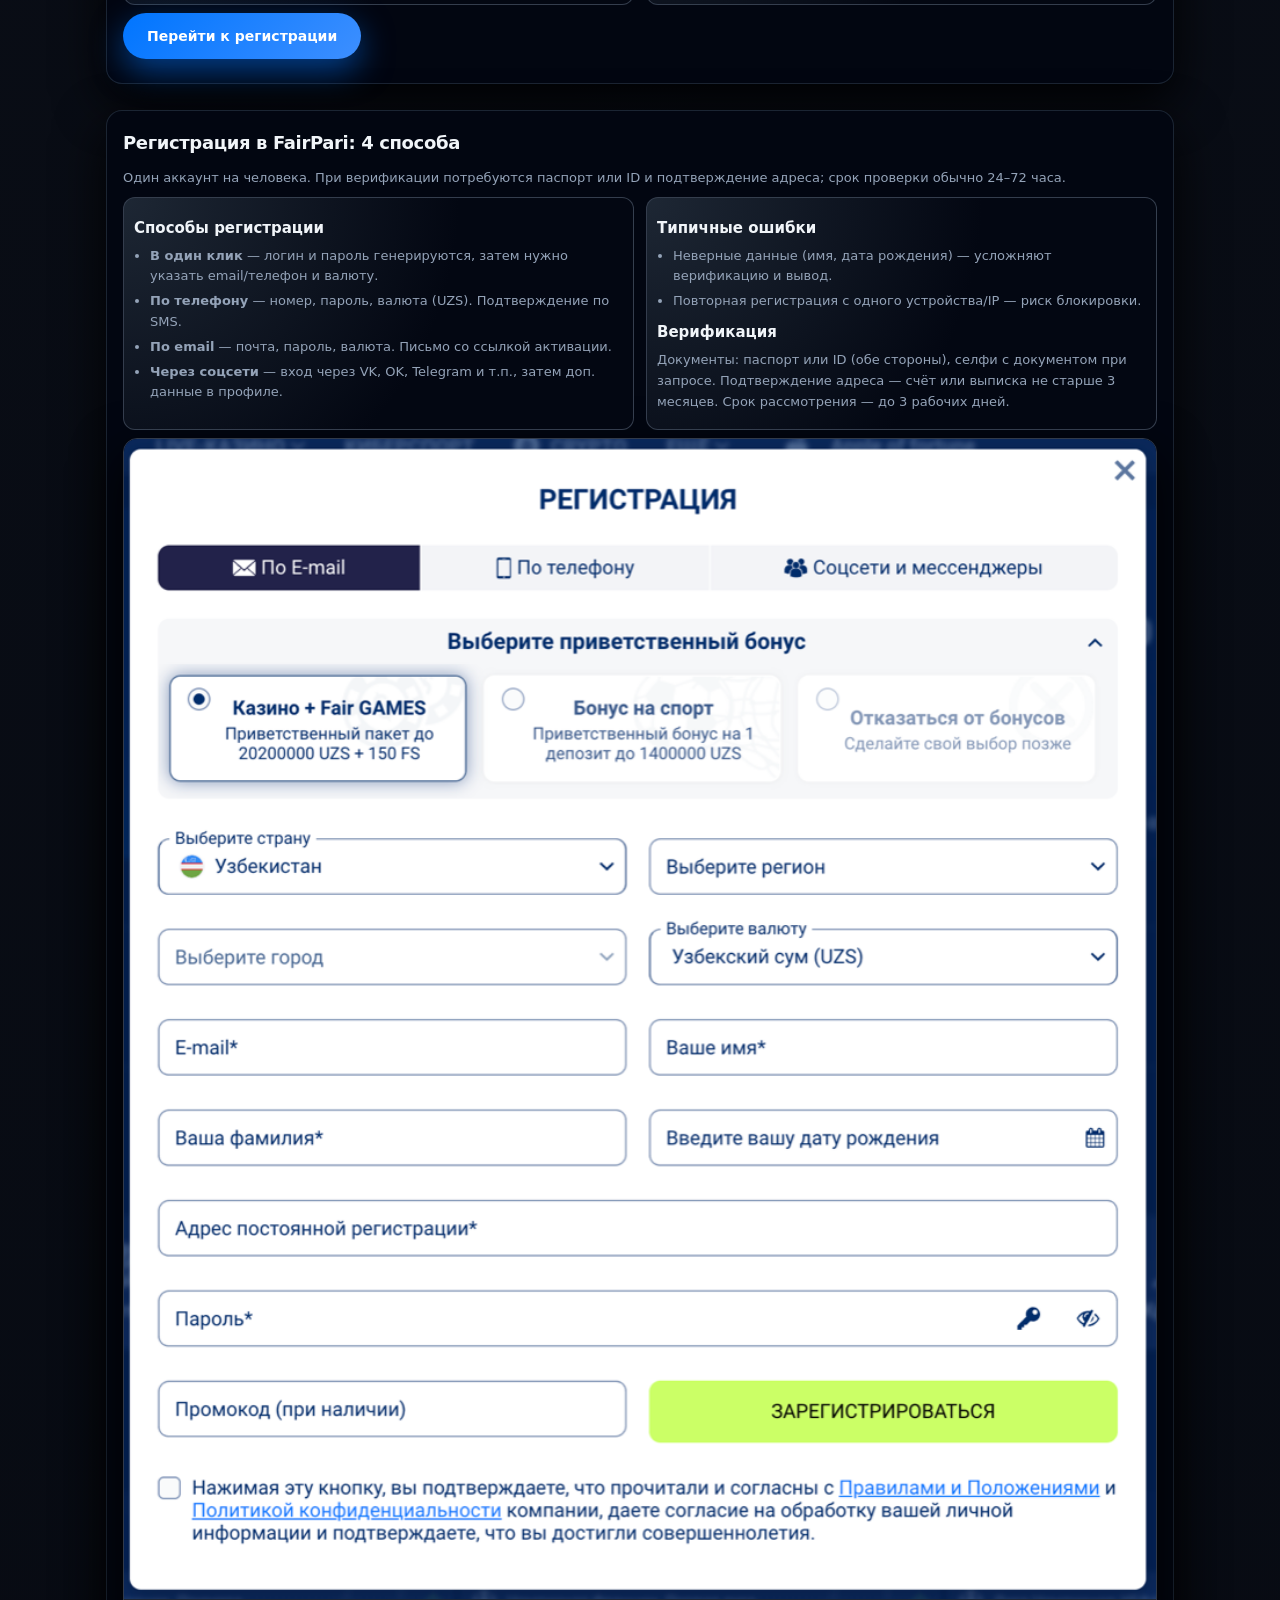
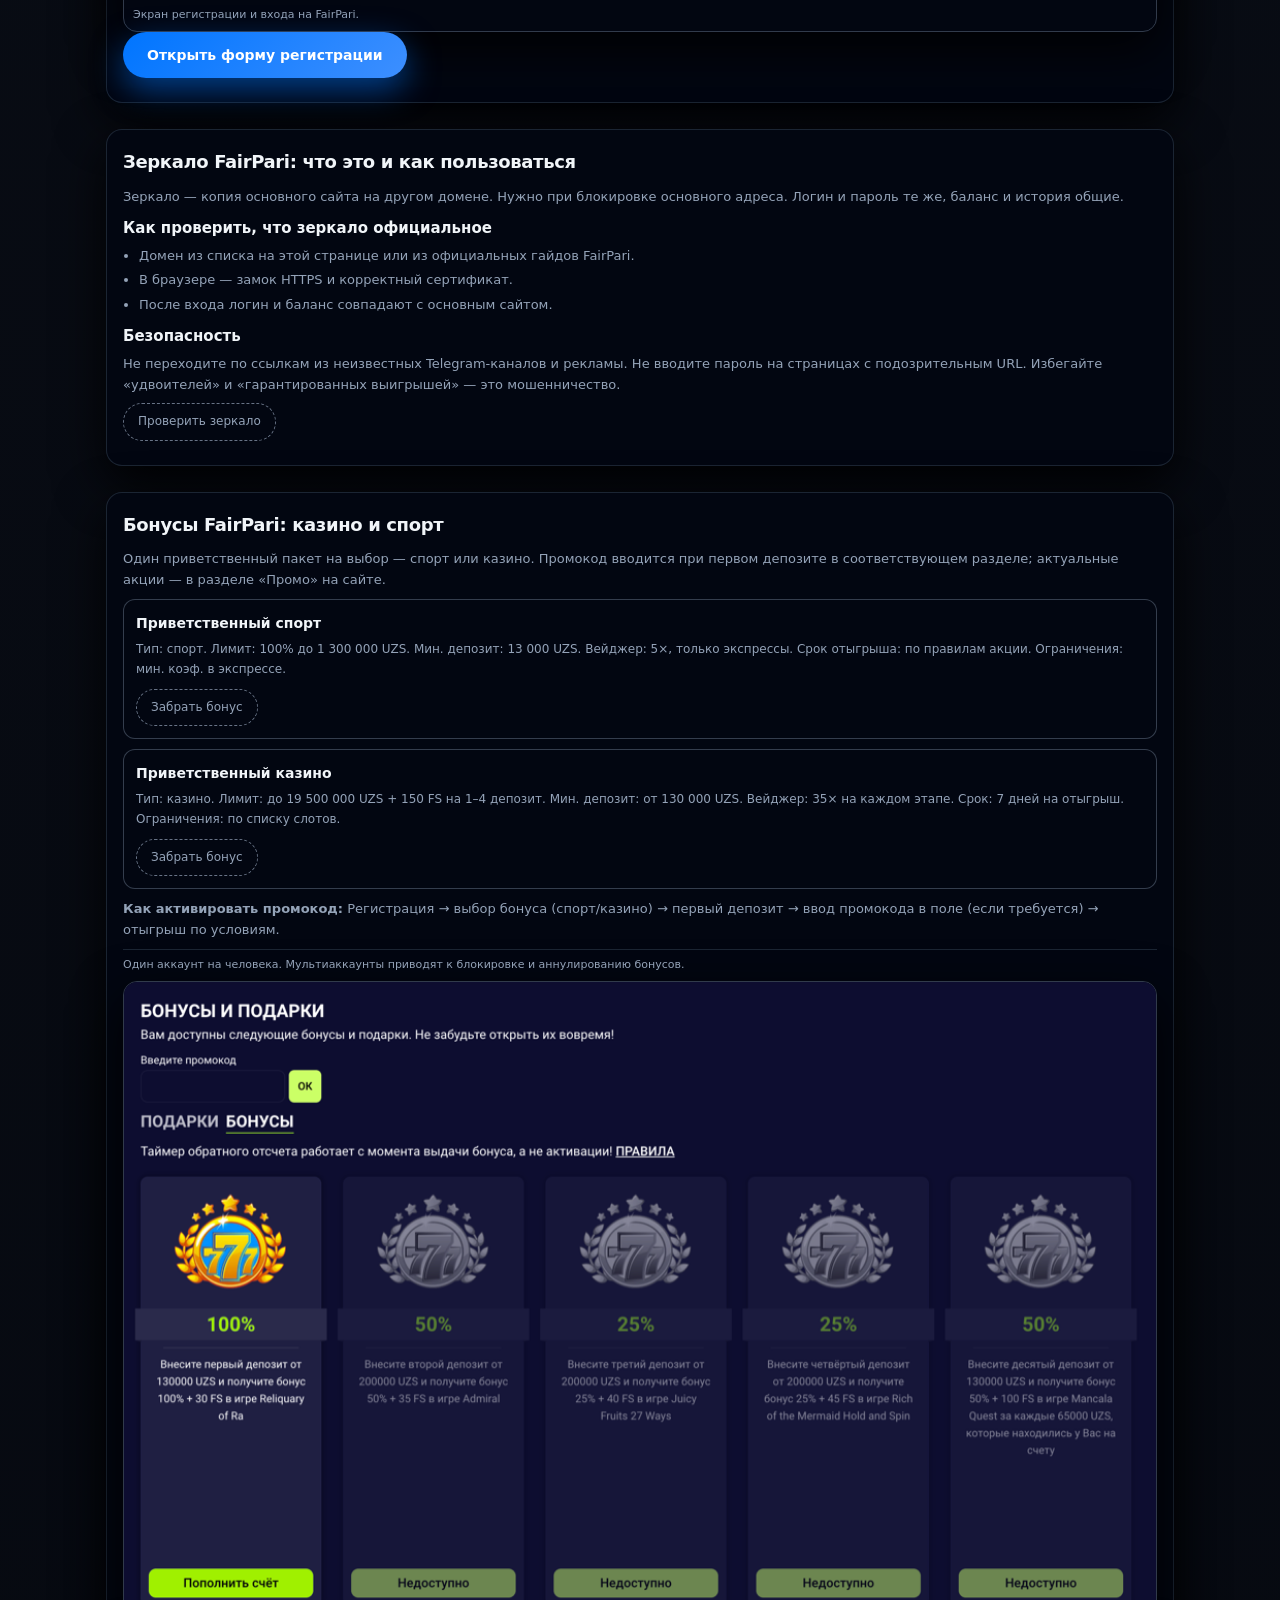
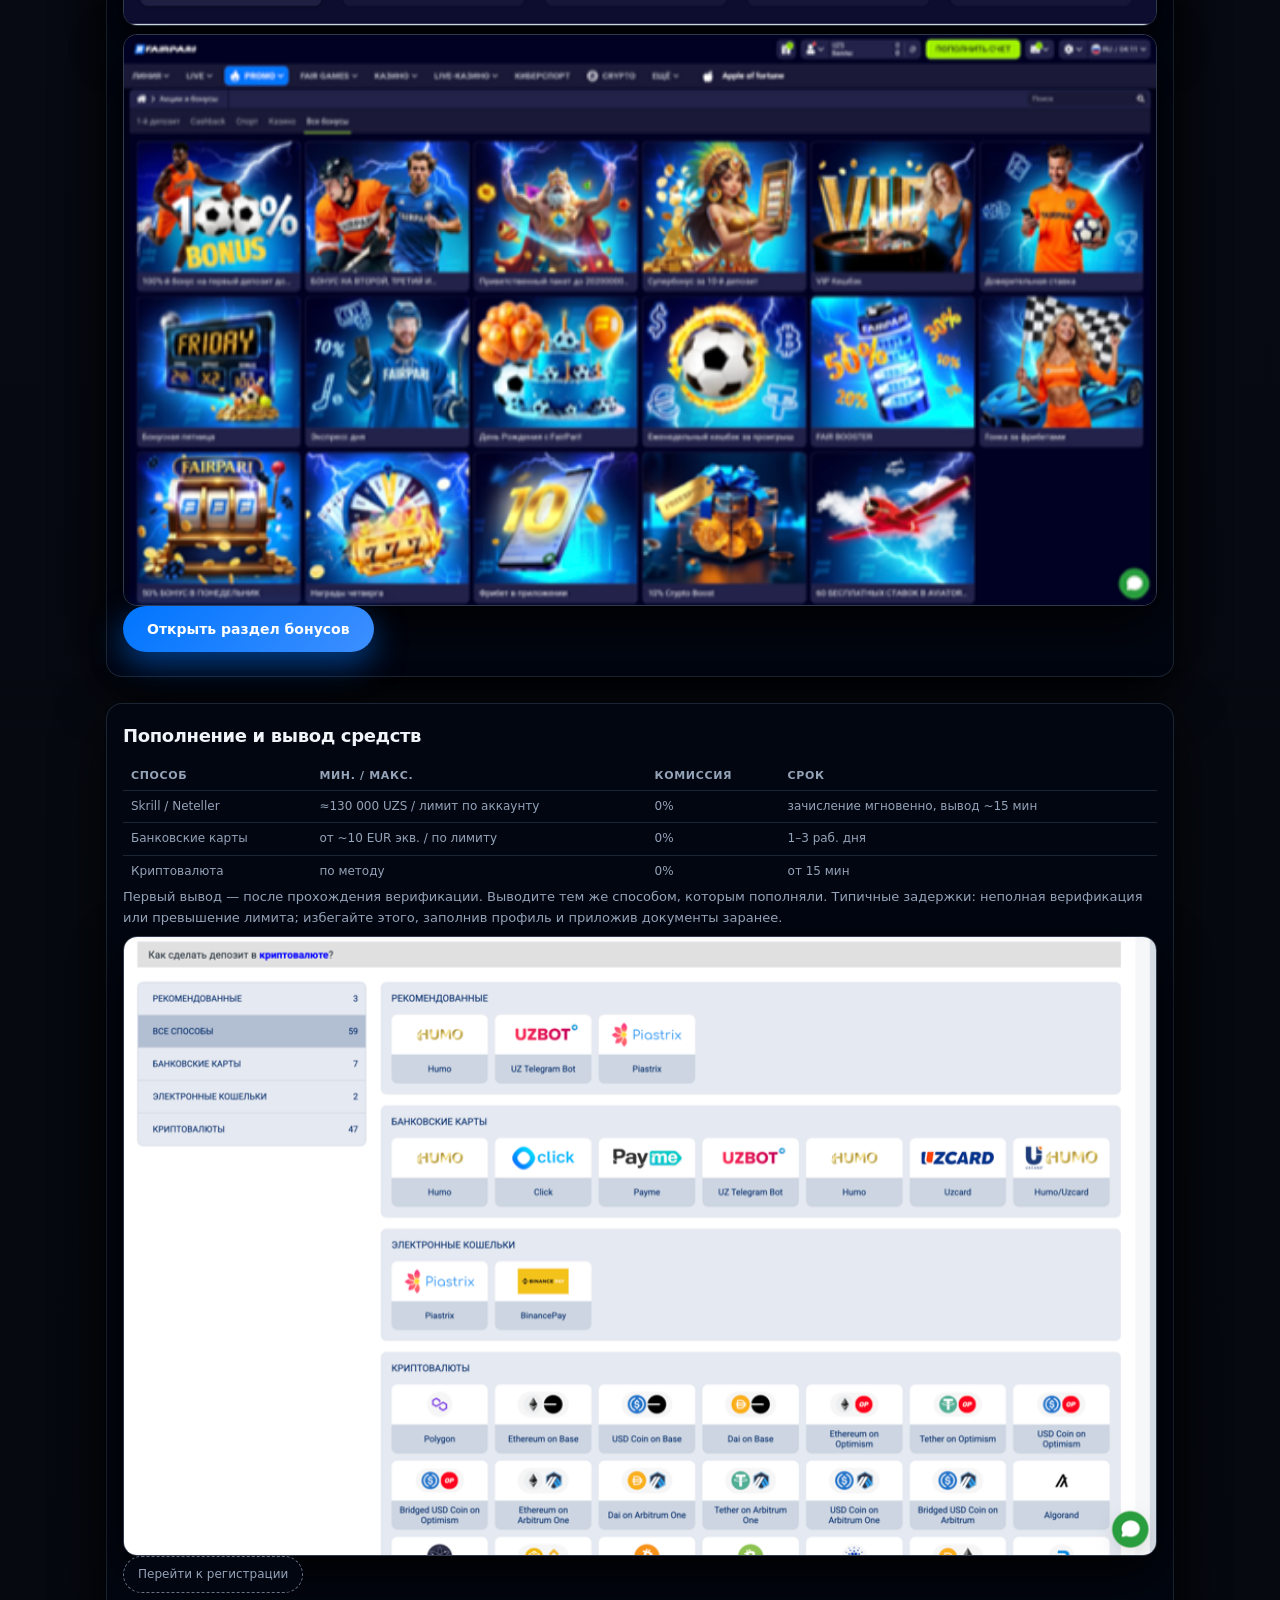
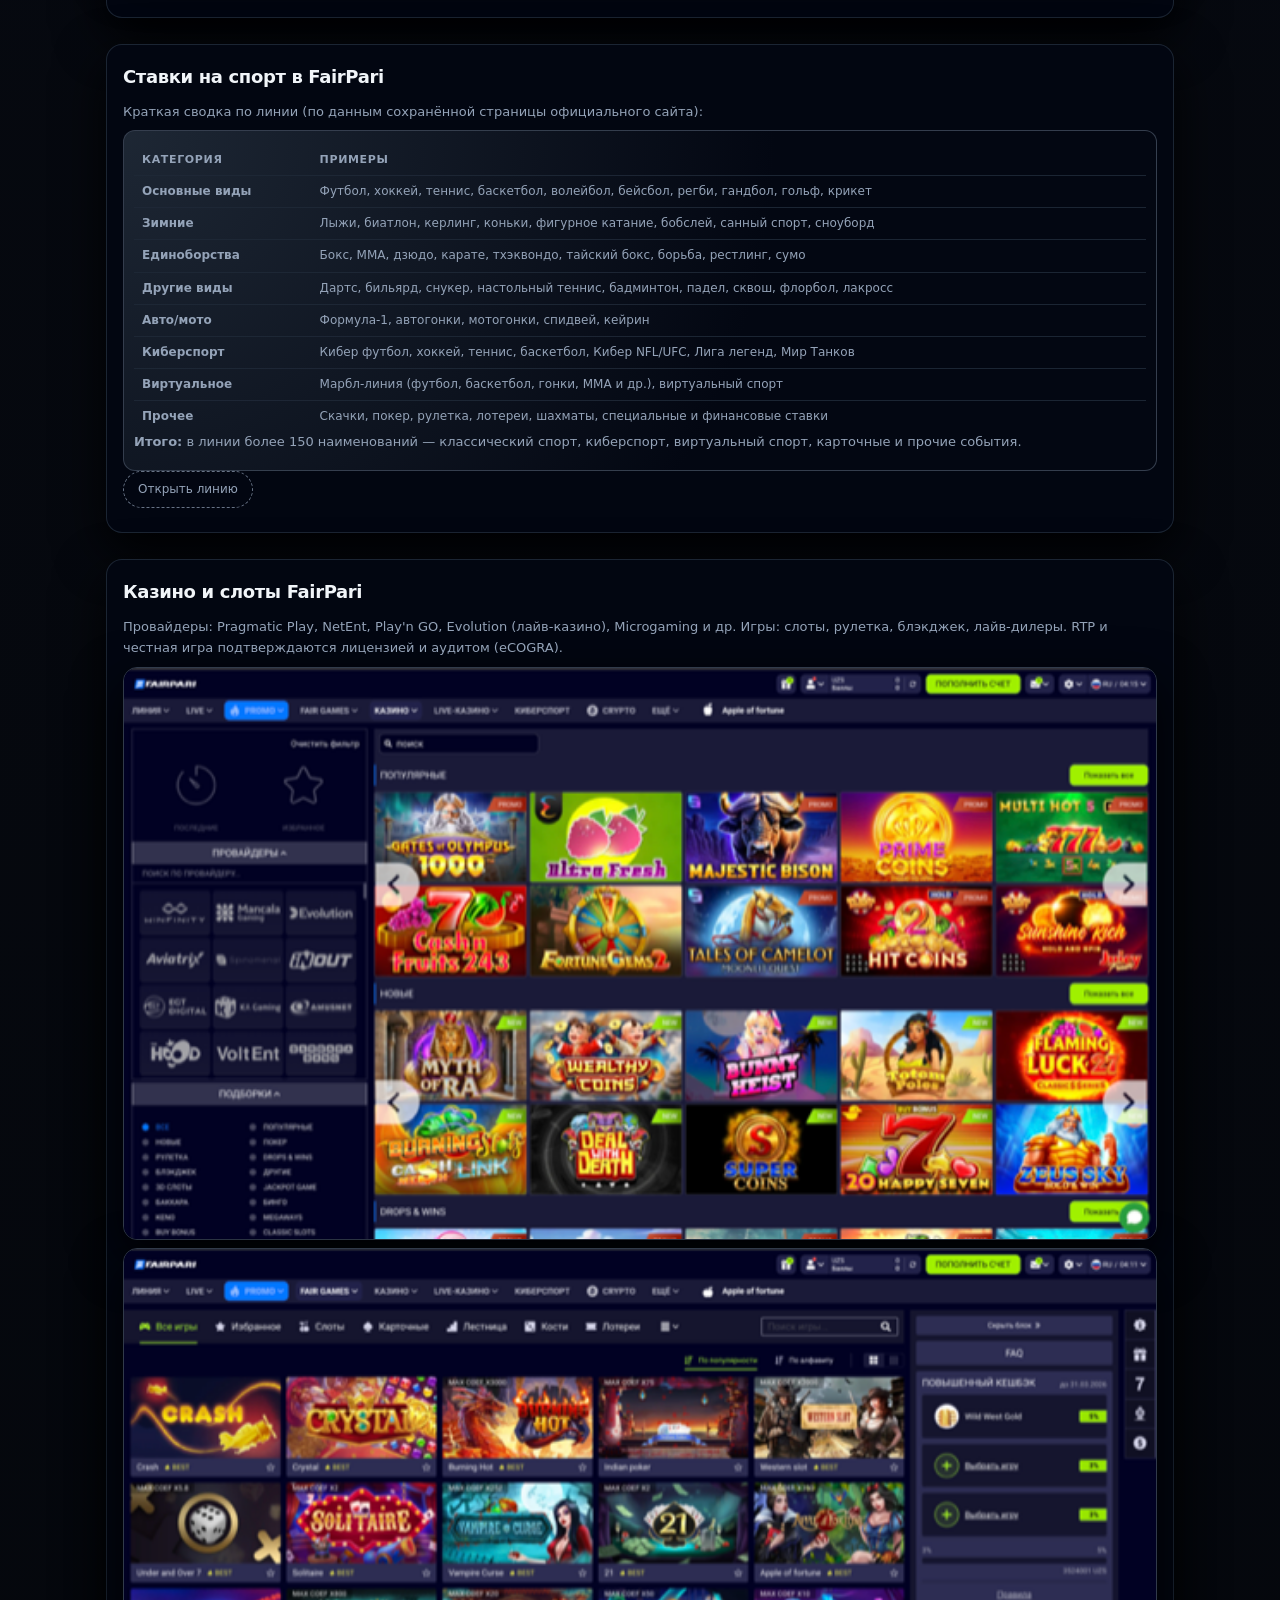
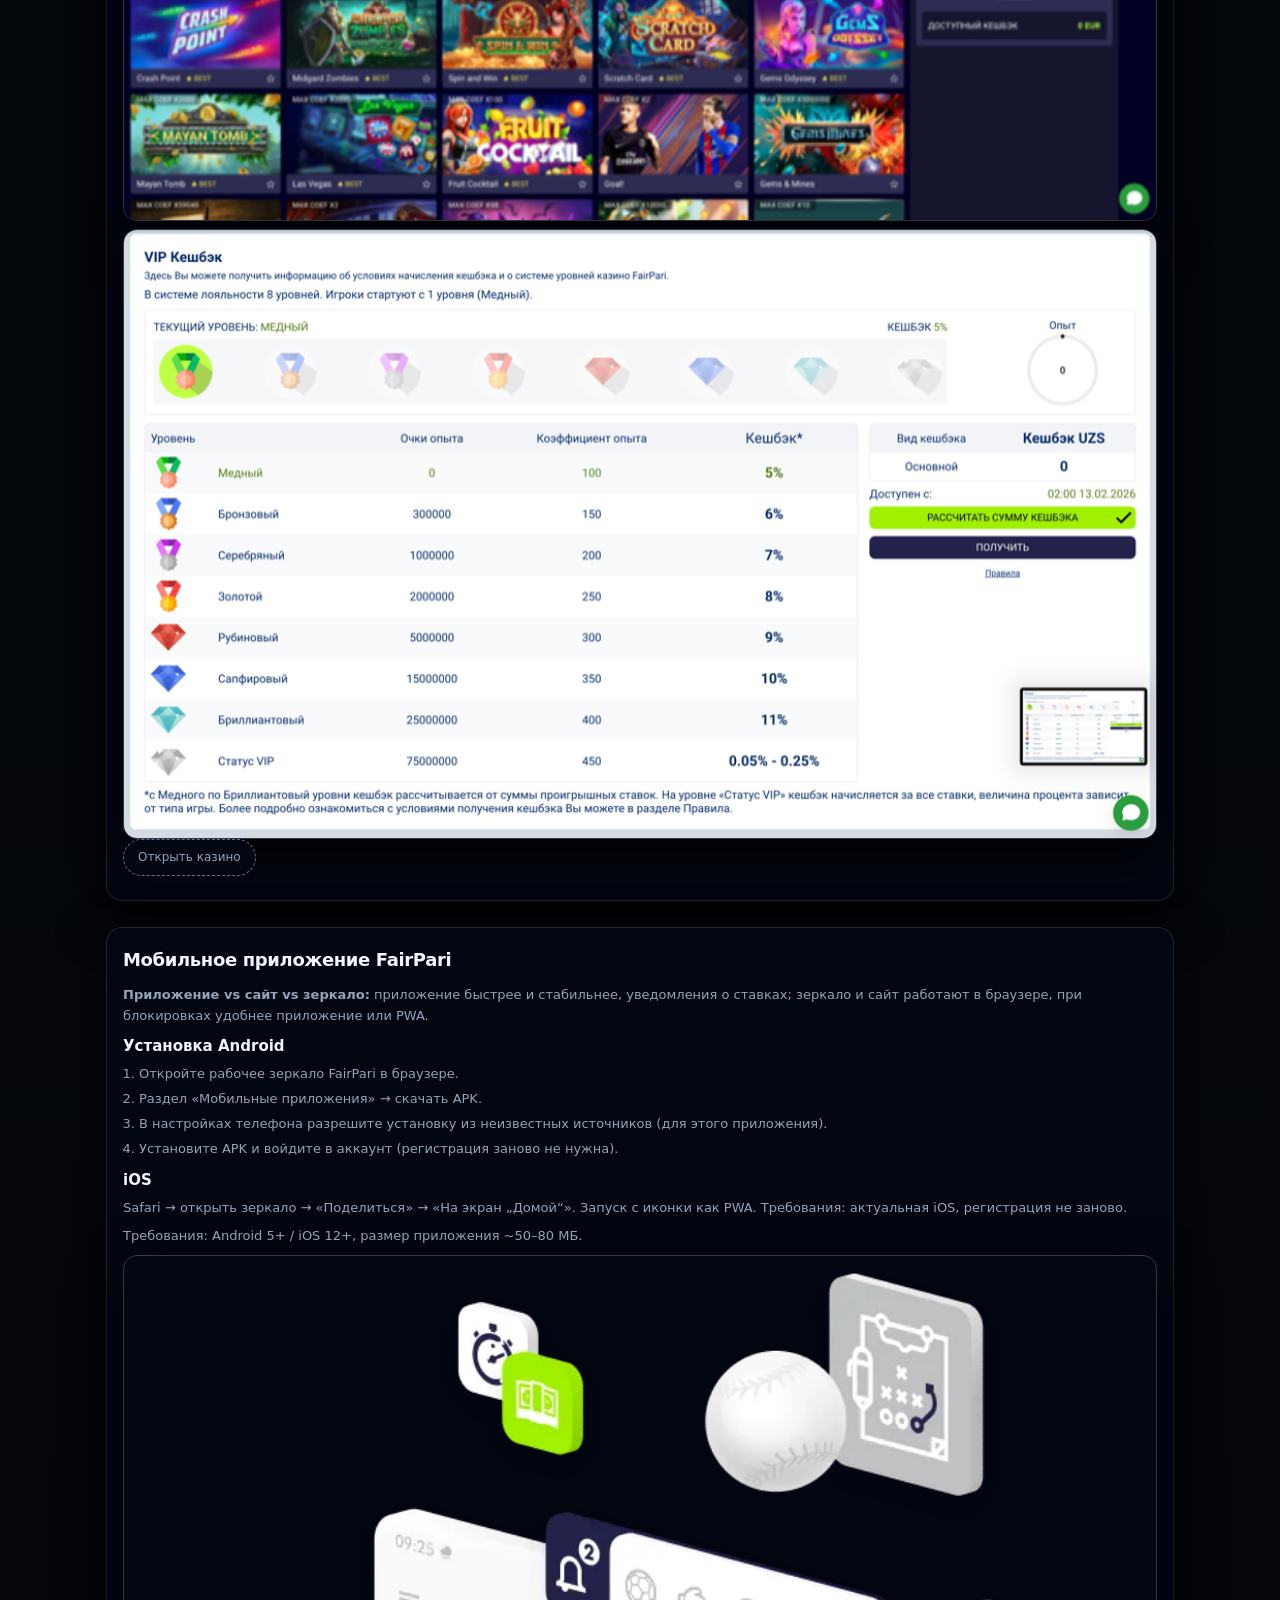
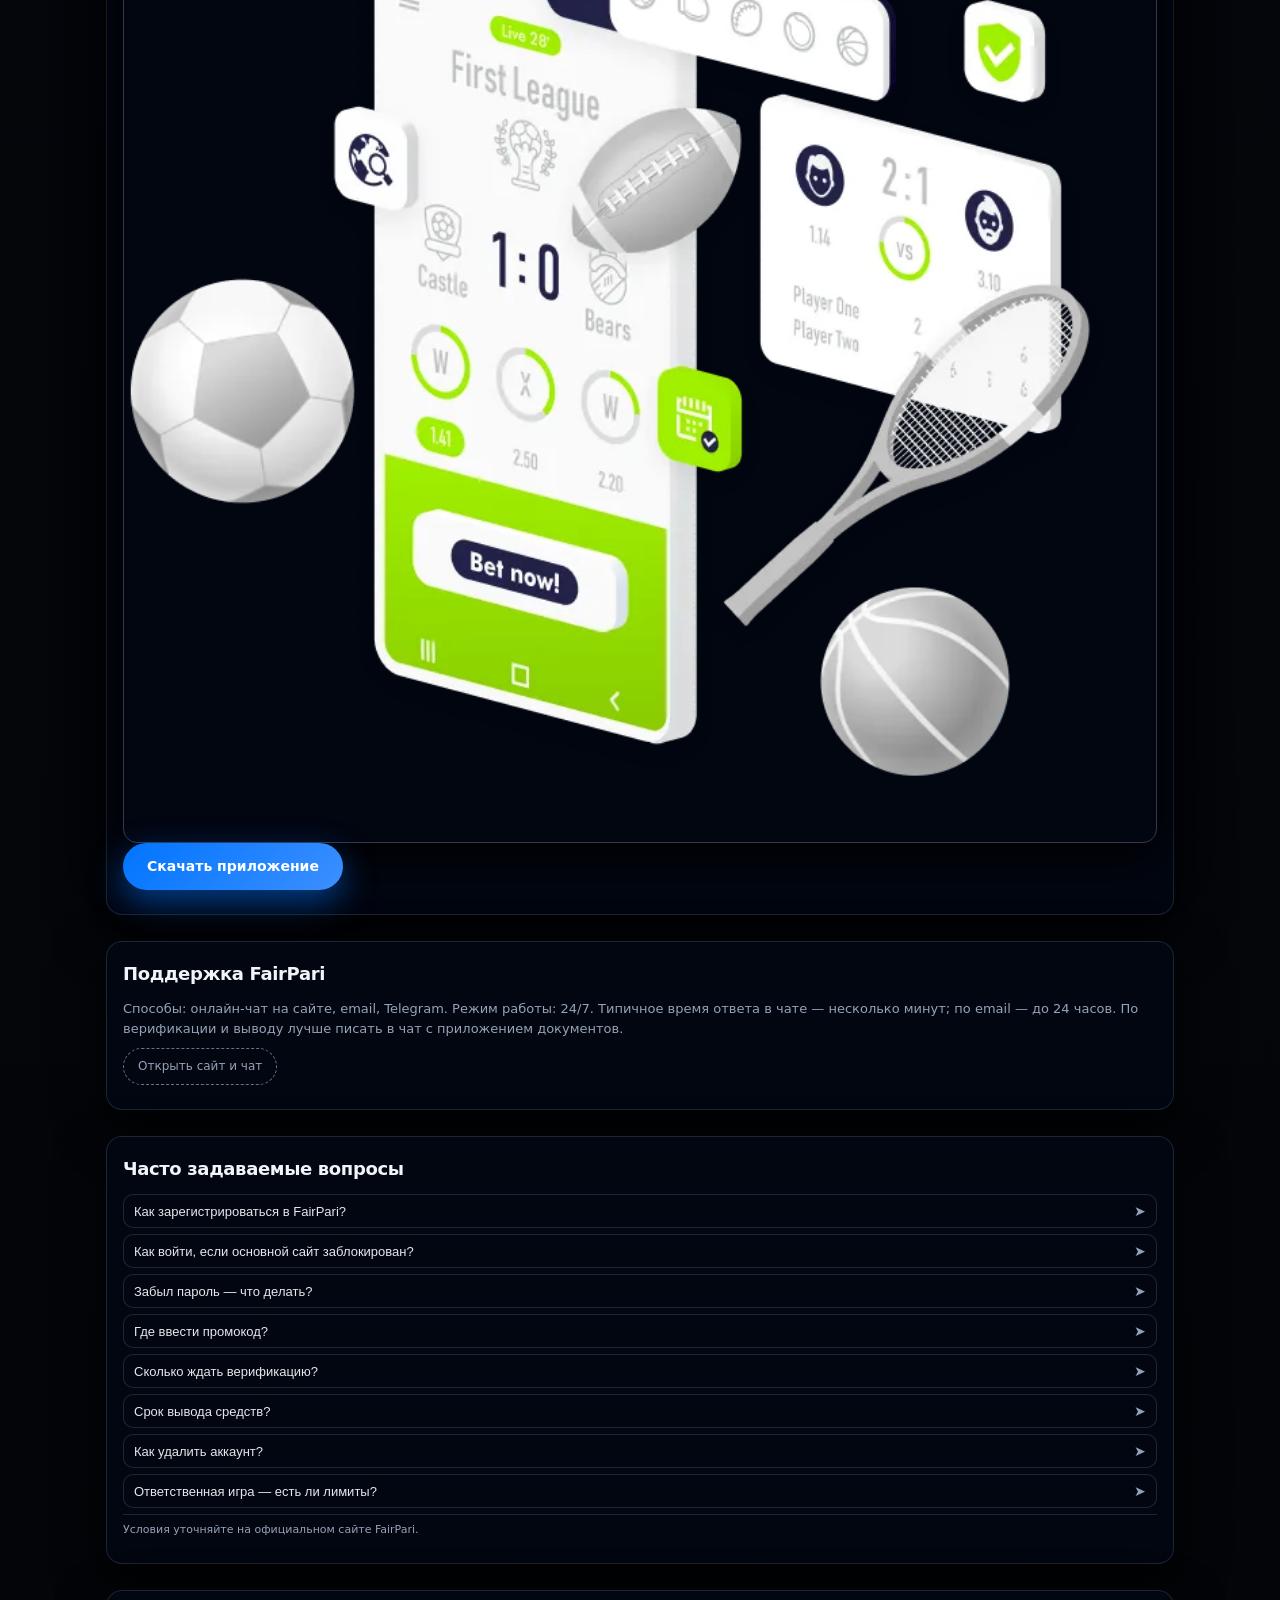
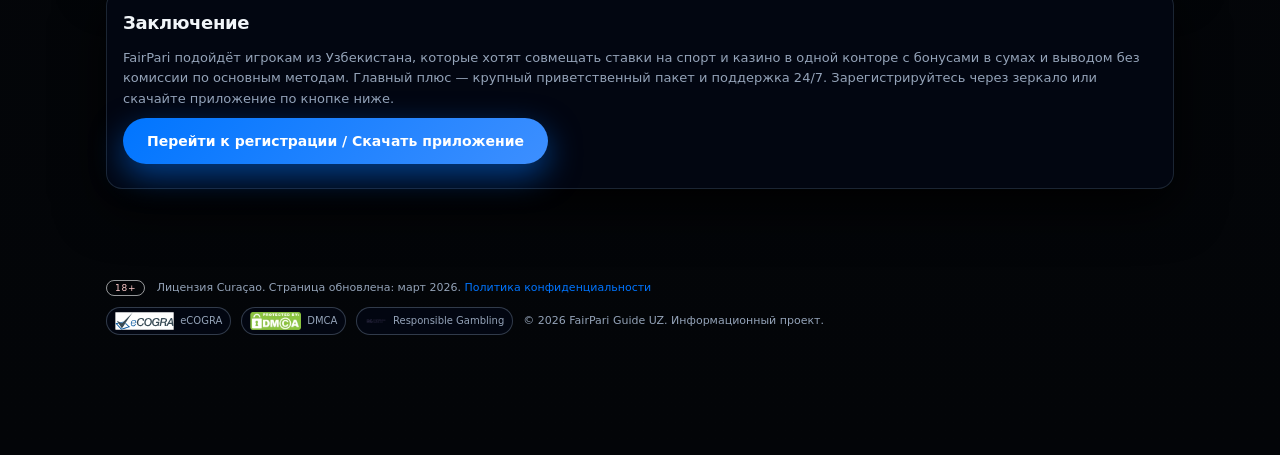
==== commit 613d0e07: "Ставки на спорт в FairPari: полная сводка по линии (RU и UZ) Made-with: Cursor" ====
--- a/ru-uz/index.html
+++ b/ru-uz/index.html
@@ -488,7 +488,28 @@
     <!-- 8. Ставки на спорт -->
     <section id="sport">
       <h2>Ставки на спорт в FairPari</h2>
-      <p>Линия и лайв: футбол, теннис, баскетбол, киберспорт и др. Рынки: исход (П1/Х/П2), тотал (больше/меньше голов), фора. Есть экспресс дня с повышенными коэффициентами — в разделе «Специальные предложения» или «Экспресс». Live-трансляции и статистика доступны для части событий.</p>
+      <p>Краткая сводка по линии (по данным сохранённой страницы официального сайта):</p>
+      <div class="card">
+        <table class="table">
+          <thead>
+            <tr>
+              <th>Категория</th>
+              <th>Примеры</th>
+            </tr>
+          </thead>
+          <tbody>
+            <tr><td><strong>Основные виды</strong></td><td>Футбол, хоккей, теннис, баскетбол, волейбол, бейсбол, регби, гандбол, гольф, крикет</td></tr>
+            <tr><td><strong>Зимние</strong></td><td>Лыжи, биатлон, керлинг, коньки, фигурное катание, бобслей, санный спорт, сноуборд</td></tr>
+            <tr><td><strong>Единоборства</strong></td><td>Бокс, MMA, дзюдо, карате, тхэквондо, тайский бокс, борьба, рестлинг, сумо</td></tr>
+            <tr><td><strong>Другие виды</strong></td><td>Дартс, бильярд, снукер, настольный теннис, бадминтон, падел, сквош, флорбол, лакросс</td></tr>
+            <tr><td><strong>Авто/мото</strong></td><td>Формула-1, автогонки, мотогонки, спидвей, кейрин</td></tr>
+            <tr><td><strong>Киберспорт</strong></td><td>Кибер футбол, хоккей, теннис, баскетбол, Кибер NFL/UFC, Лига легенд, Мир Танков</td></tr>
+            <tr><td><strong>Виртуальное</strong></td><td>Марбл-линия (футбол, баскетбол, гонки, ММА и др.), виртуальный спорт</td></tr>
+            <tr><td><strong>Прочее</strong></td><td>Скачки, покер, рулетка, лотереи, шахматы, специальные и финансовые ставки</td></tr>
+          </tbody>
+        </table>
+        <p><strong>Итого:</strong> в линии более 150 наименований — классический спорт, киберспорт, виртуальный спорт, карточные и прочие события.</p>
+      </div>
       <p><a href="#" class="ref-link btn-secondary" style="display:inline-flex;">Открыть линию</a></p>
     </section>
 
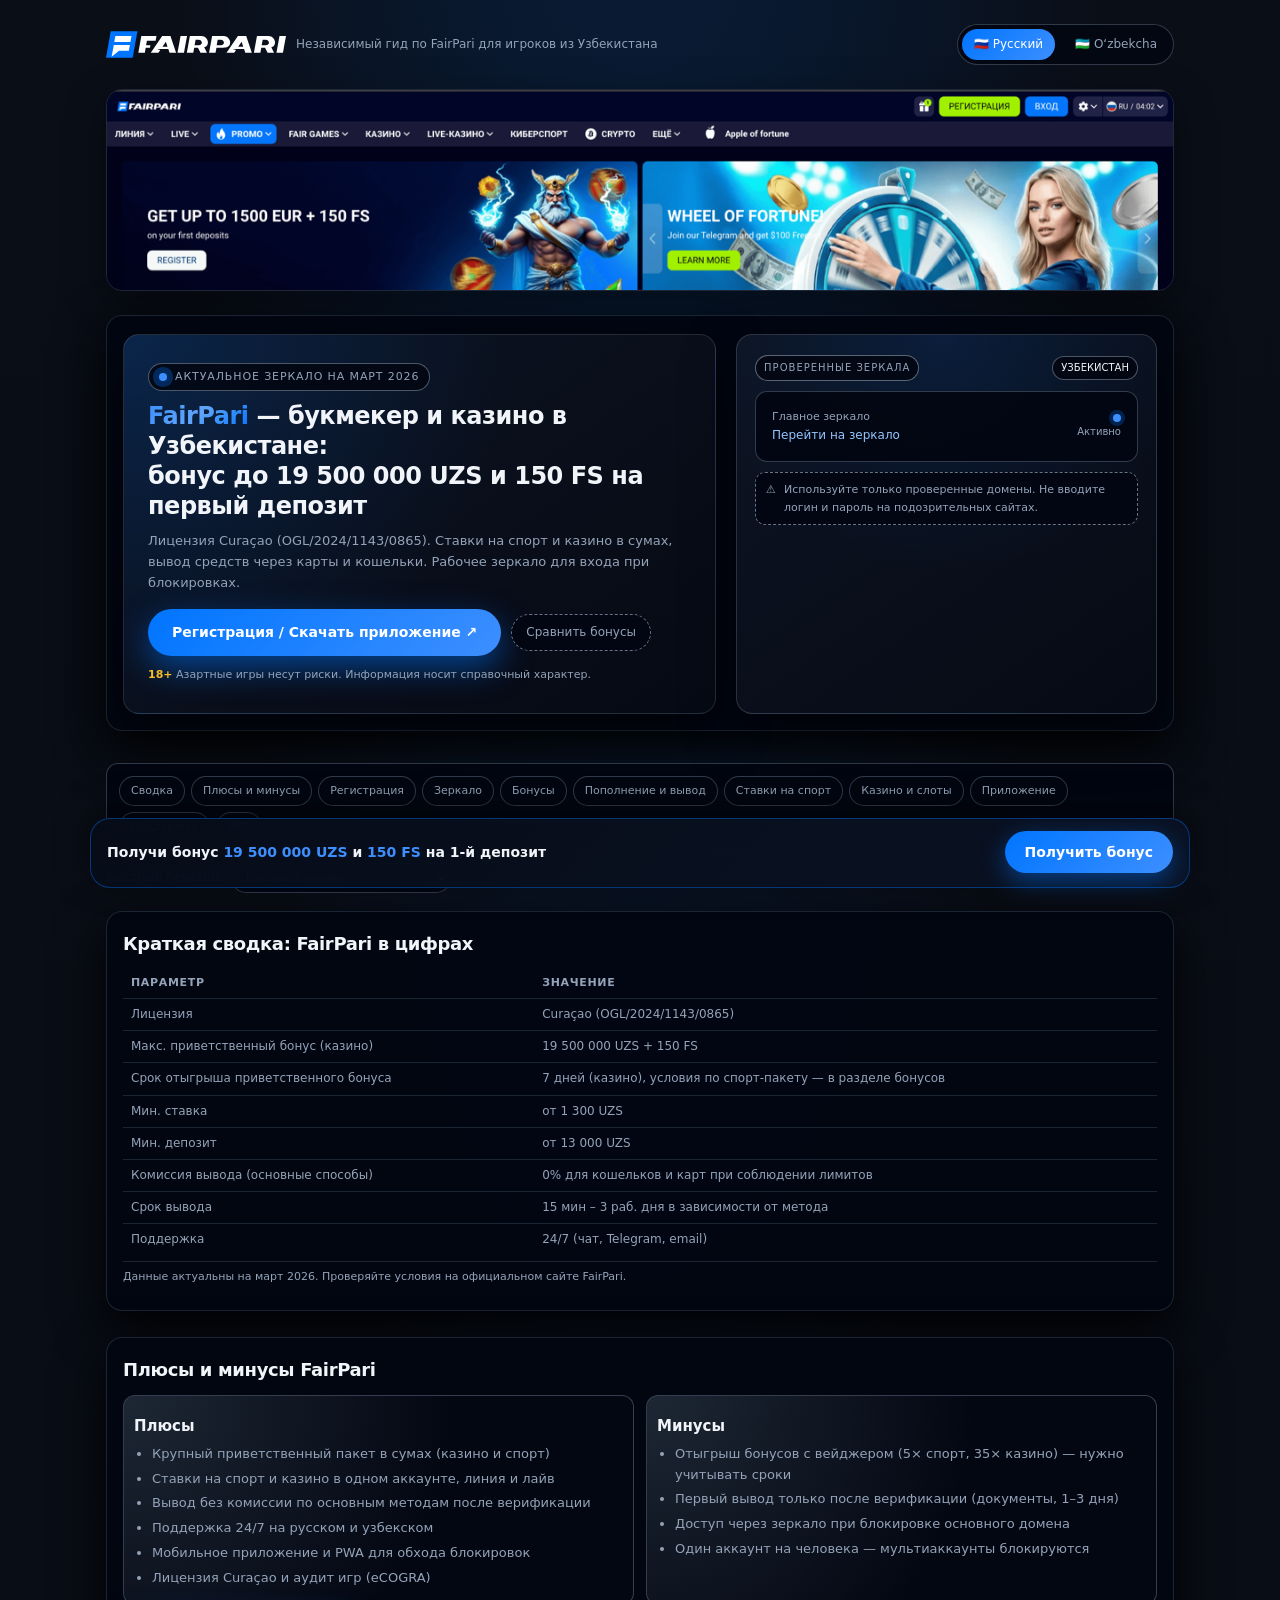
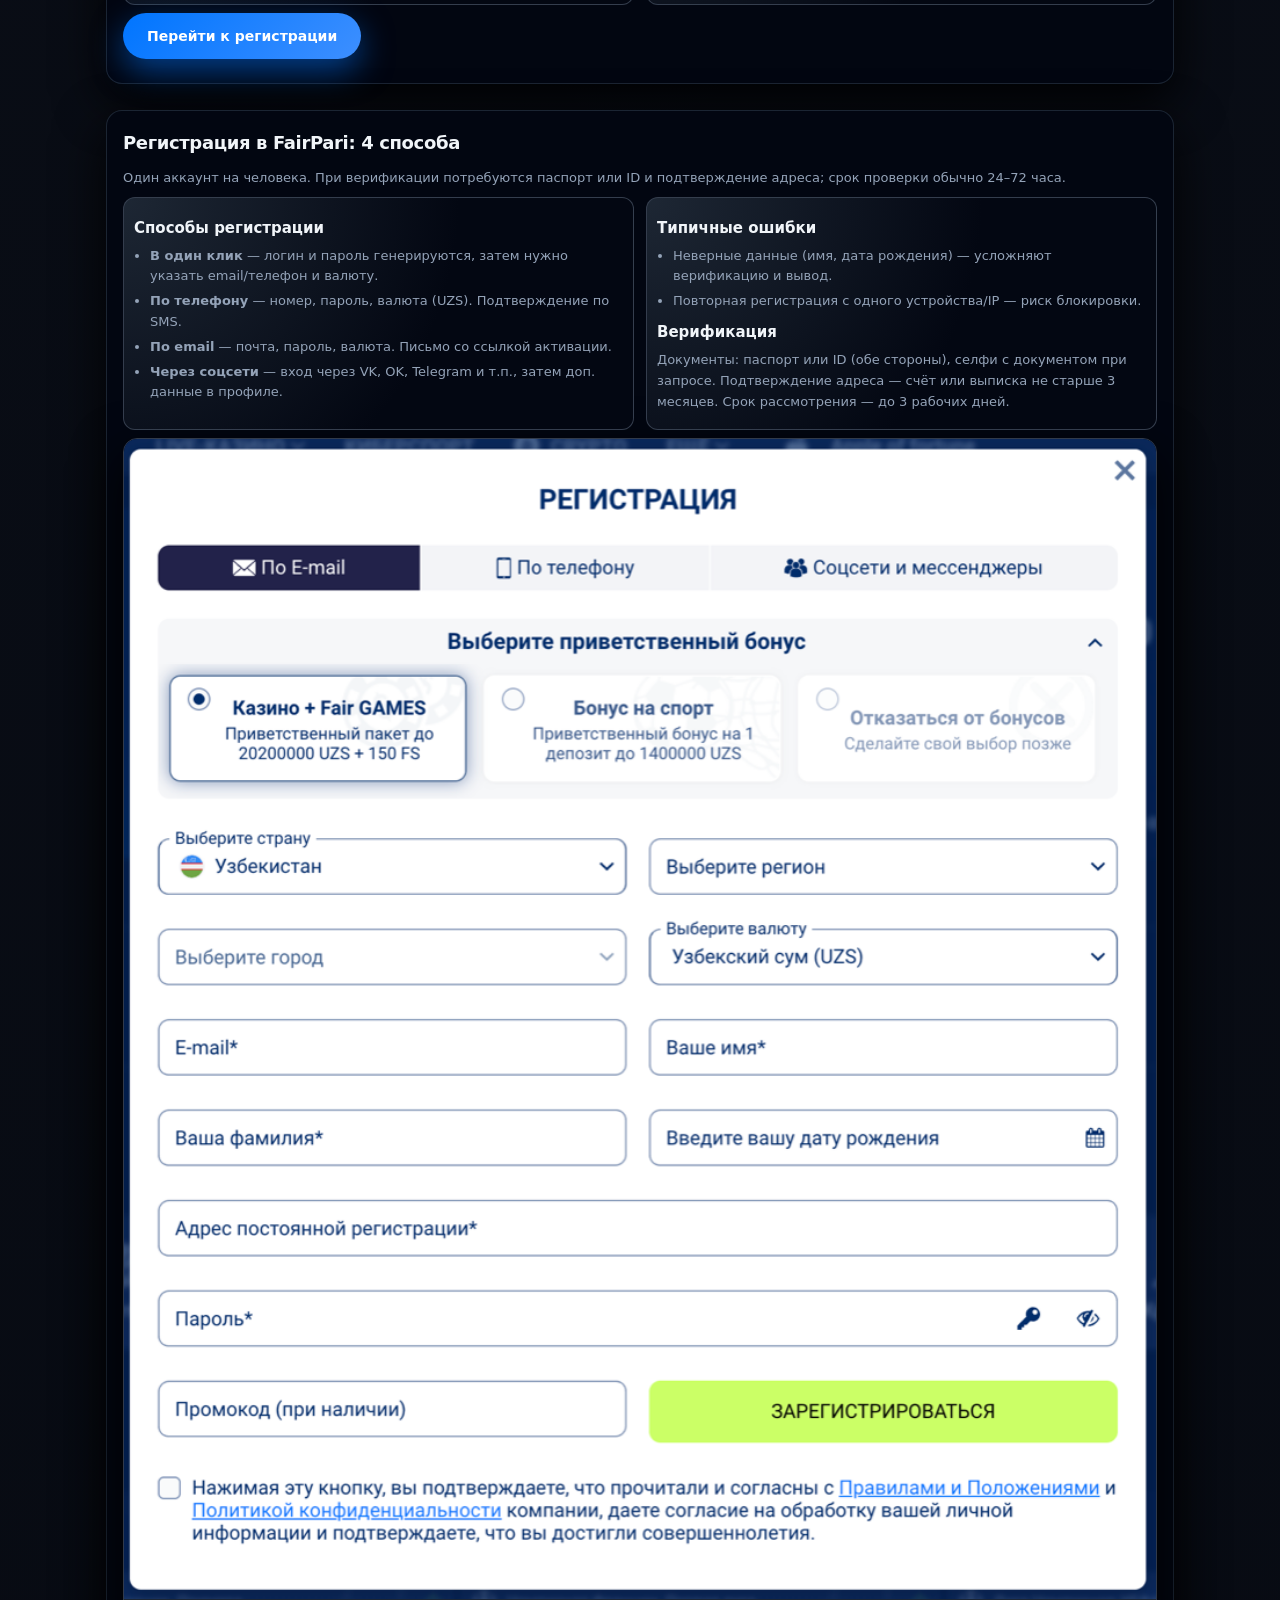
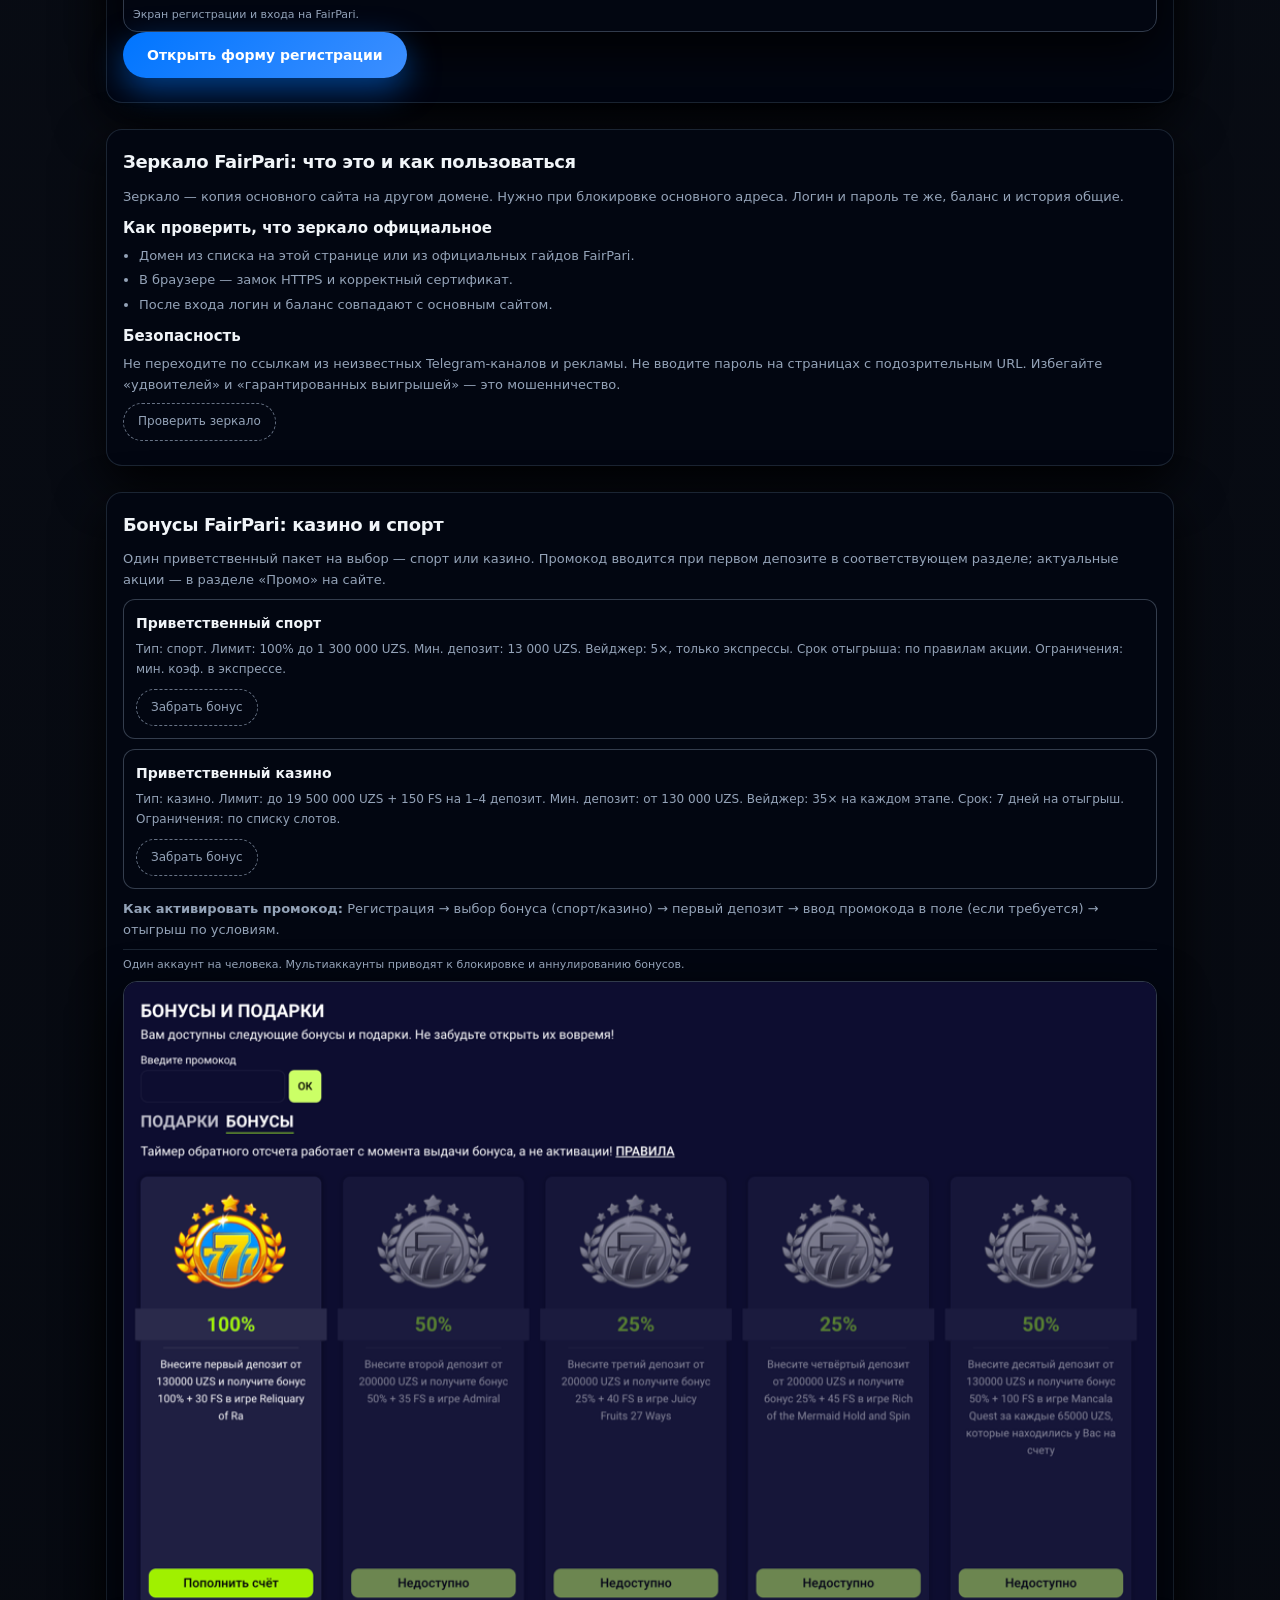
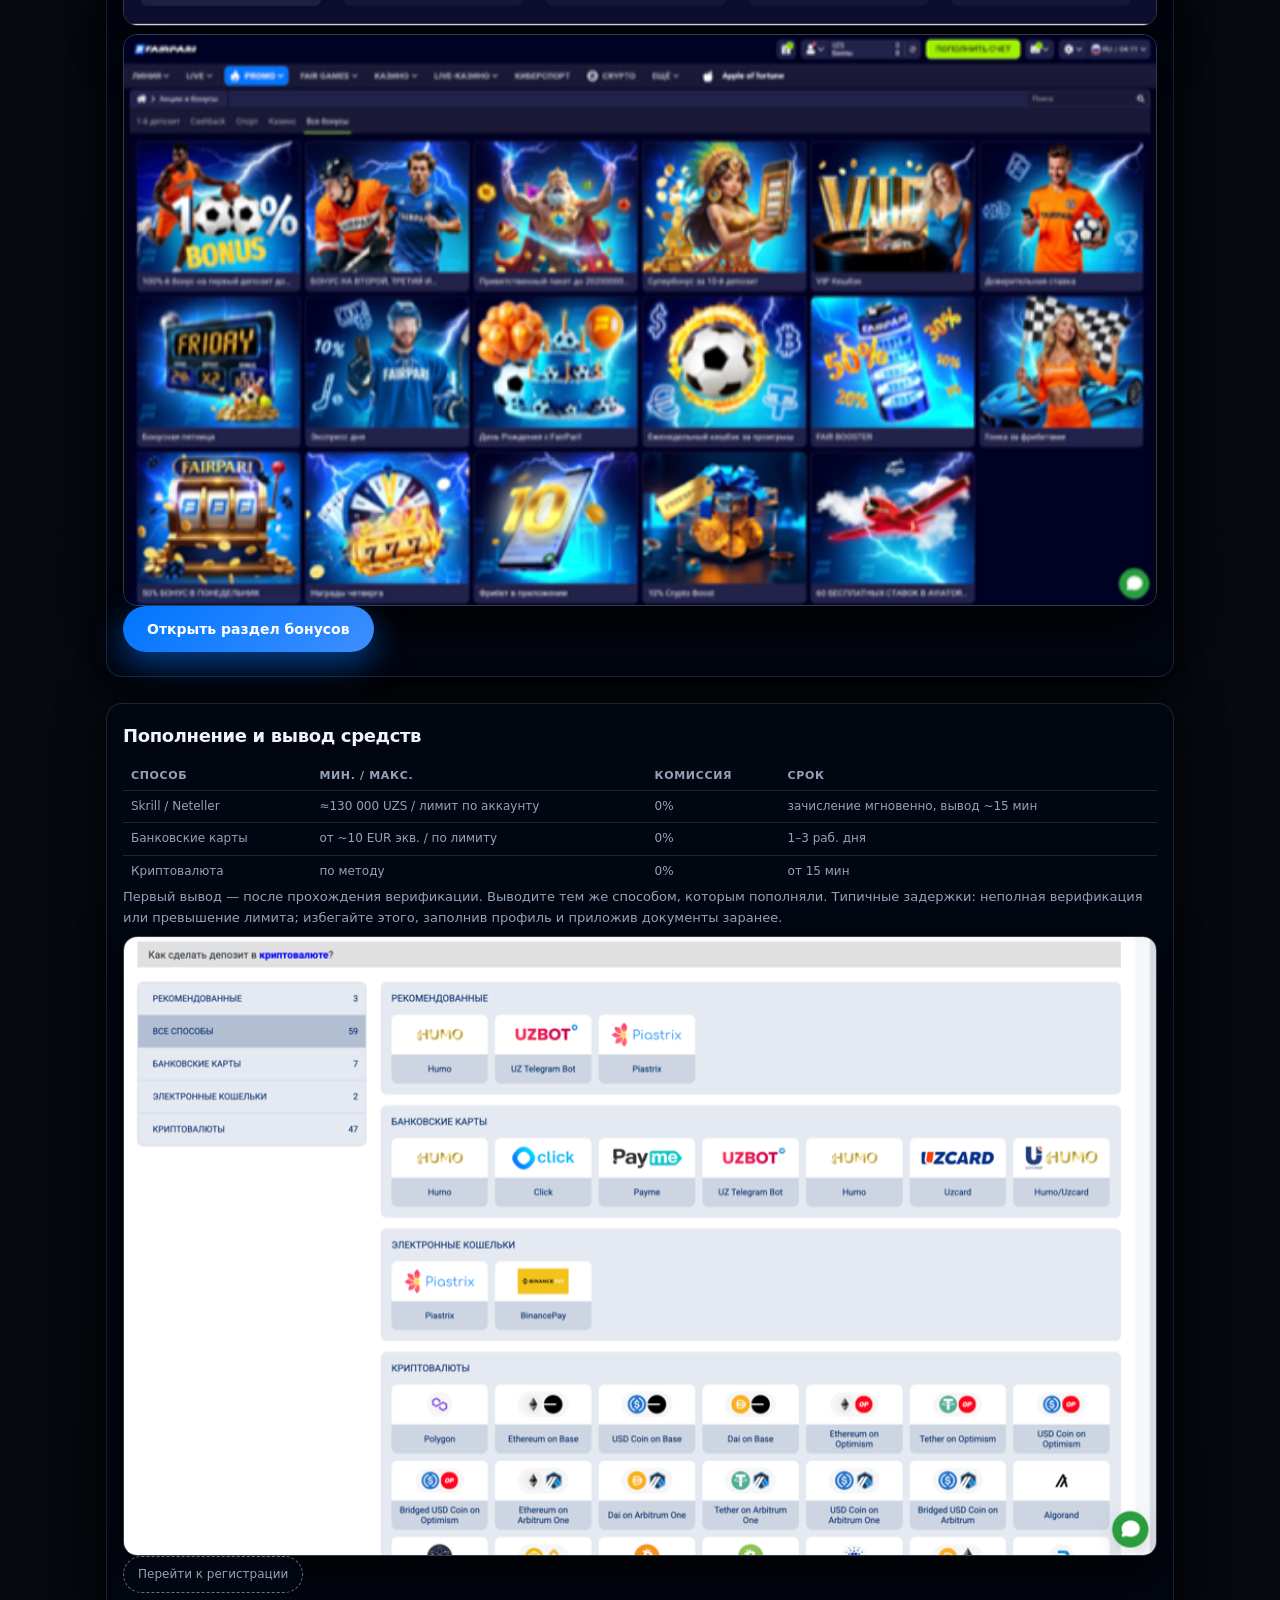
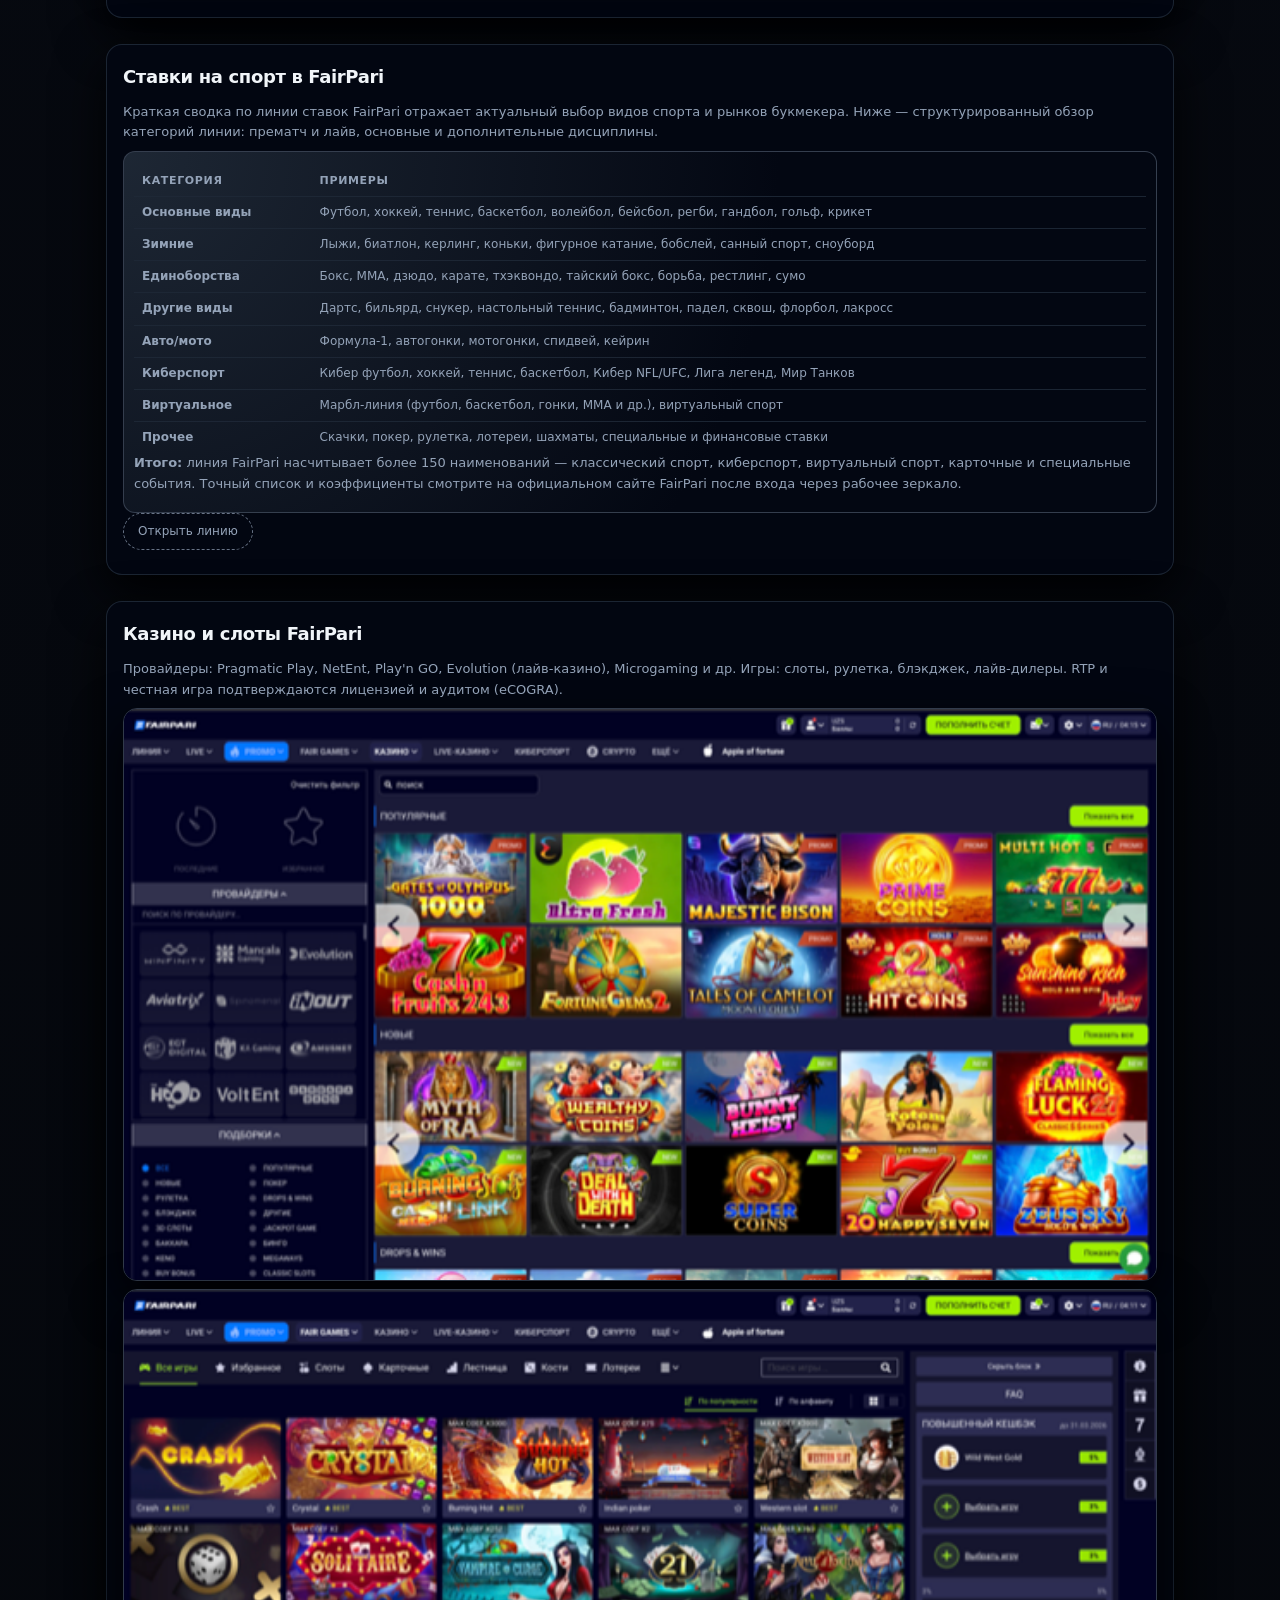
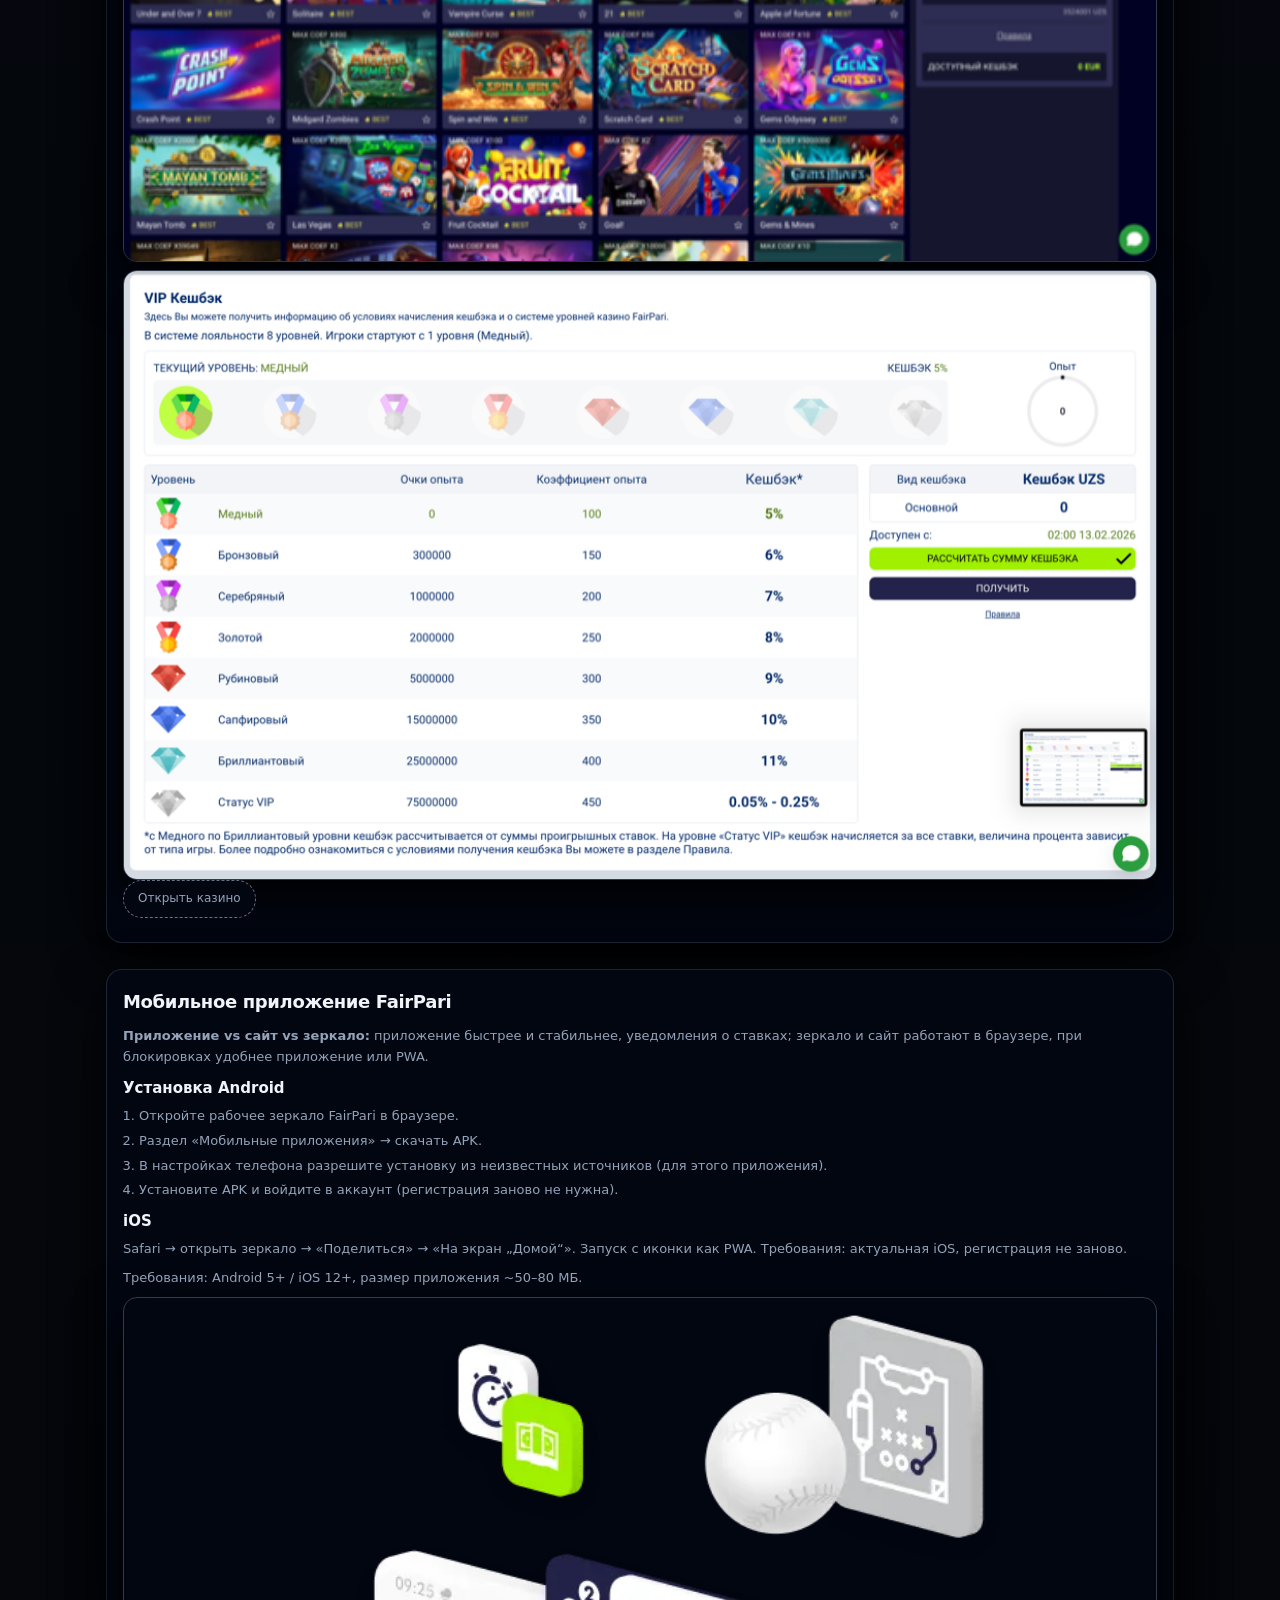
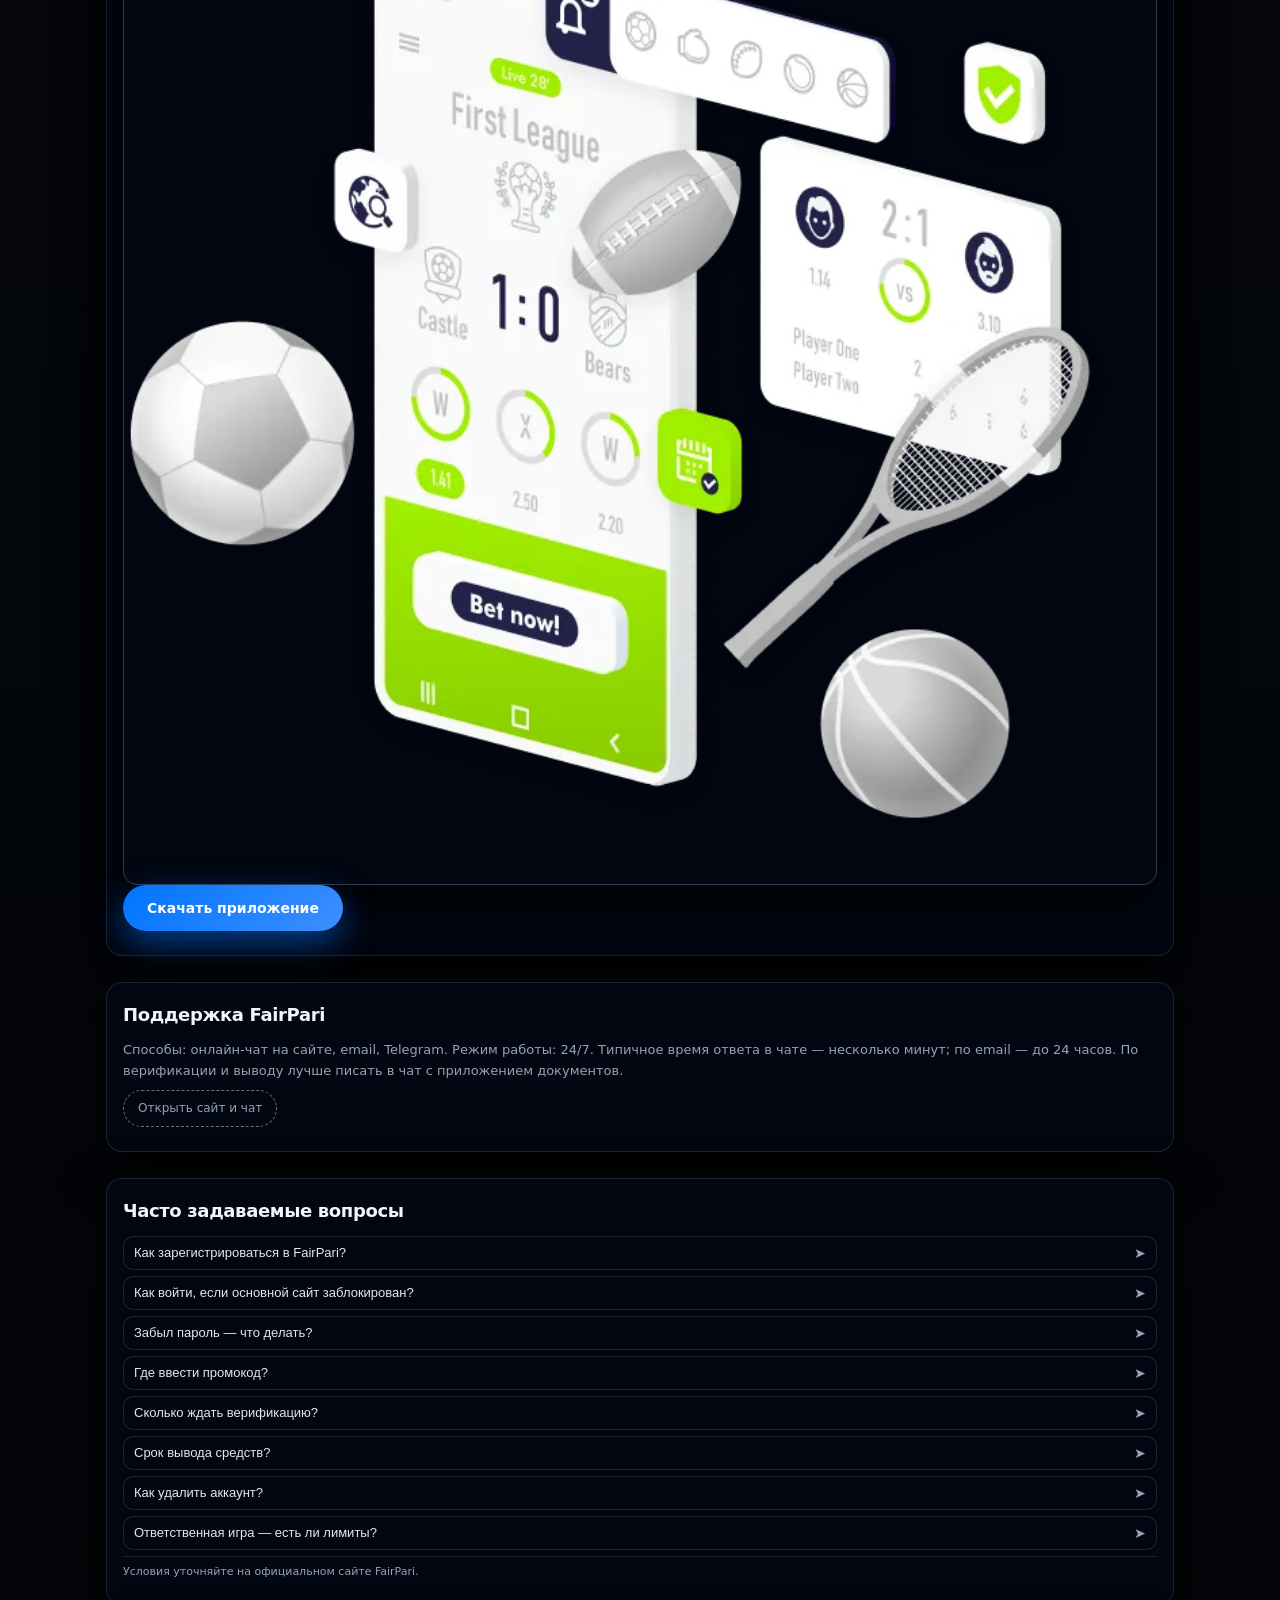
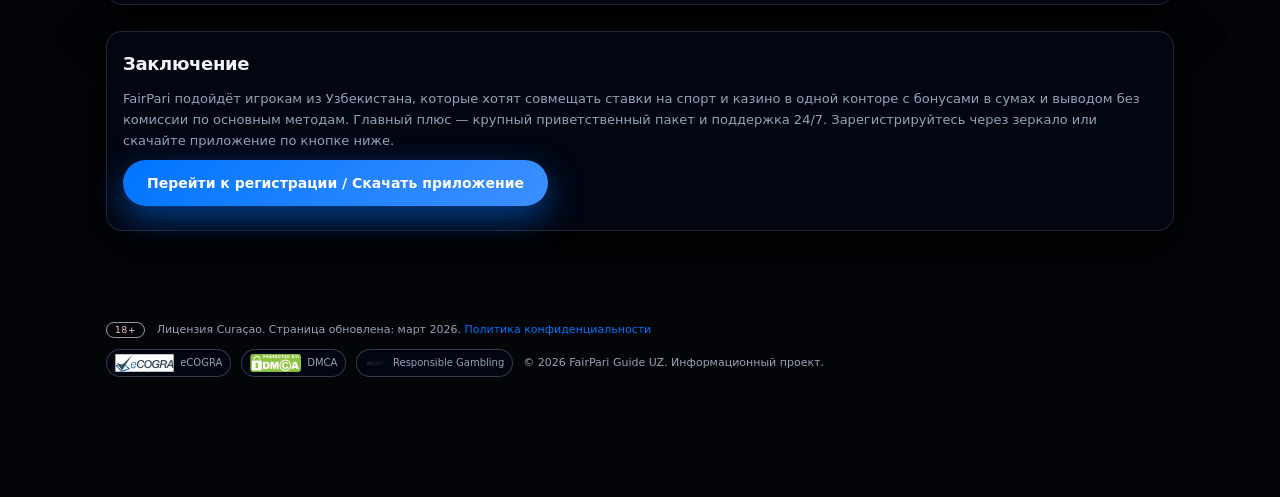
==== commit 2dc2efdd: "Текст раздела Ставки на спорт: обновлённое вступление и заключение, без отсылки к сохранённой страни" ====
--- a/ru-uz/index.html
+++ b/ru-uz/index.html
@@ -488,7 +488,7 @@
     <!-- 8. Ставки на спорт -->
     <section id="sport">
       <h2>Ставки на спорт в FairPari</h2>
-      <p>Краткая сводка по линии (по данным сохранённой страницы официального сайта):</p>
+      <p>Краткая сводка по линии ставок FairPari отражает актуальный выбор видов спорта и рынков букмекера. Ниже — структурированный обзор категорий линии: прематч и лайв, основные и дополнительные дисциплины.</p>
       <div class="card">
         <table class="table">
           <thead>
@@ -508,7 +508,7 @@
             <tr><td><strong>Прочее</strong></td><td>Скачки, покер, рулетка, лотереи, шахматы, специальные и финансовые ставки</td></tr>
           </tbody>
         </table>
-        <p><strong>Итого:</strong> в линии более 150 наименований — классический спорт, киберспорт, виртуальный спорт, карточные и прочие события.</p>
+        <p><strong>Итого:</strong> линия FairPari насчитывает более 150 наименований — классический спорт, киберспорт, виртуальный спорт, карточные и специальные события. Точный список и коэффициенты смотрите на официальном сайте FairPari после входа через рабочее зеркало.</p>
       </div>
       <p><a href="#" class="ref-link btn-secondary" style="display:inline-flex;">Открыть линию</a></p>
     </section>
